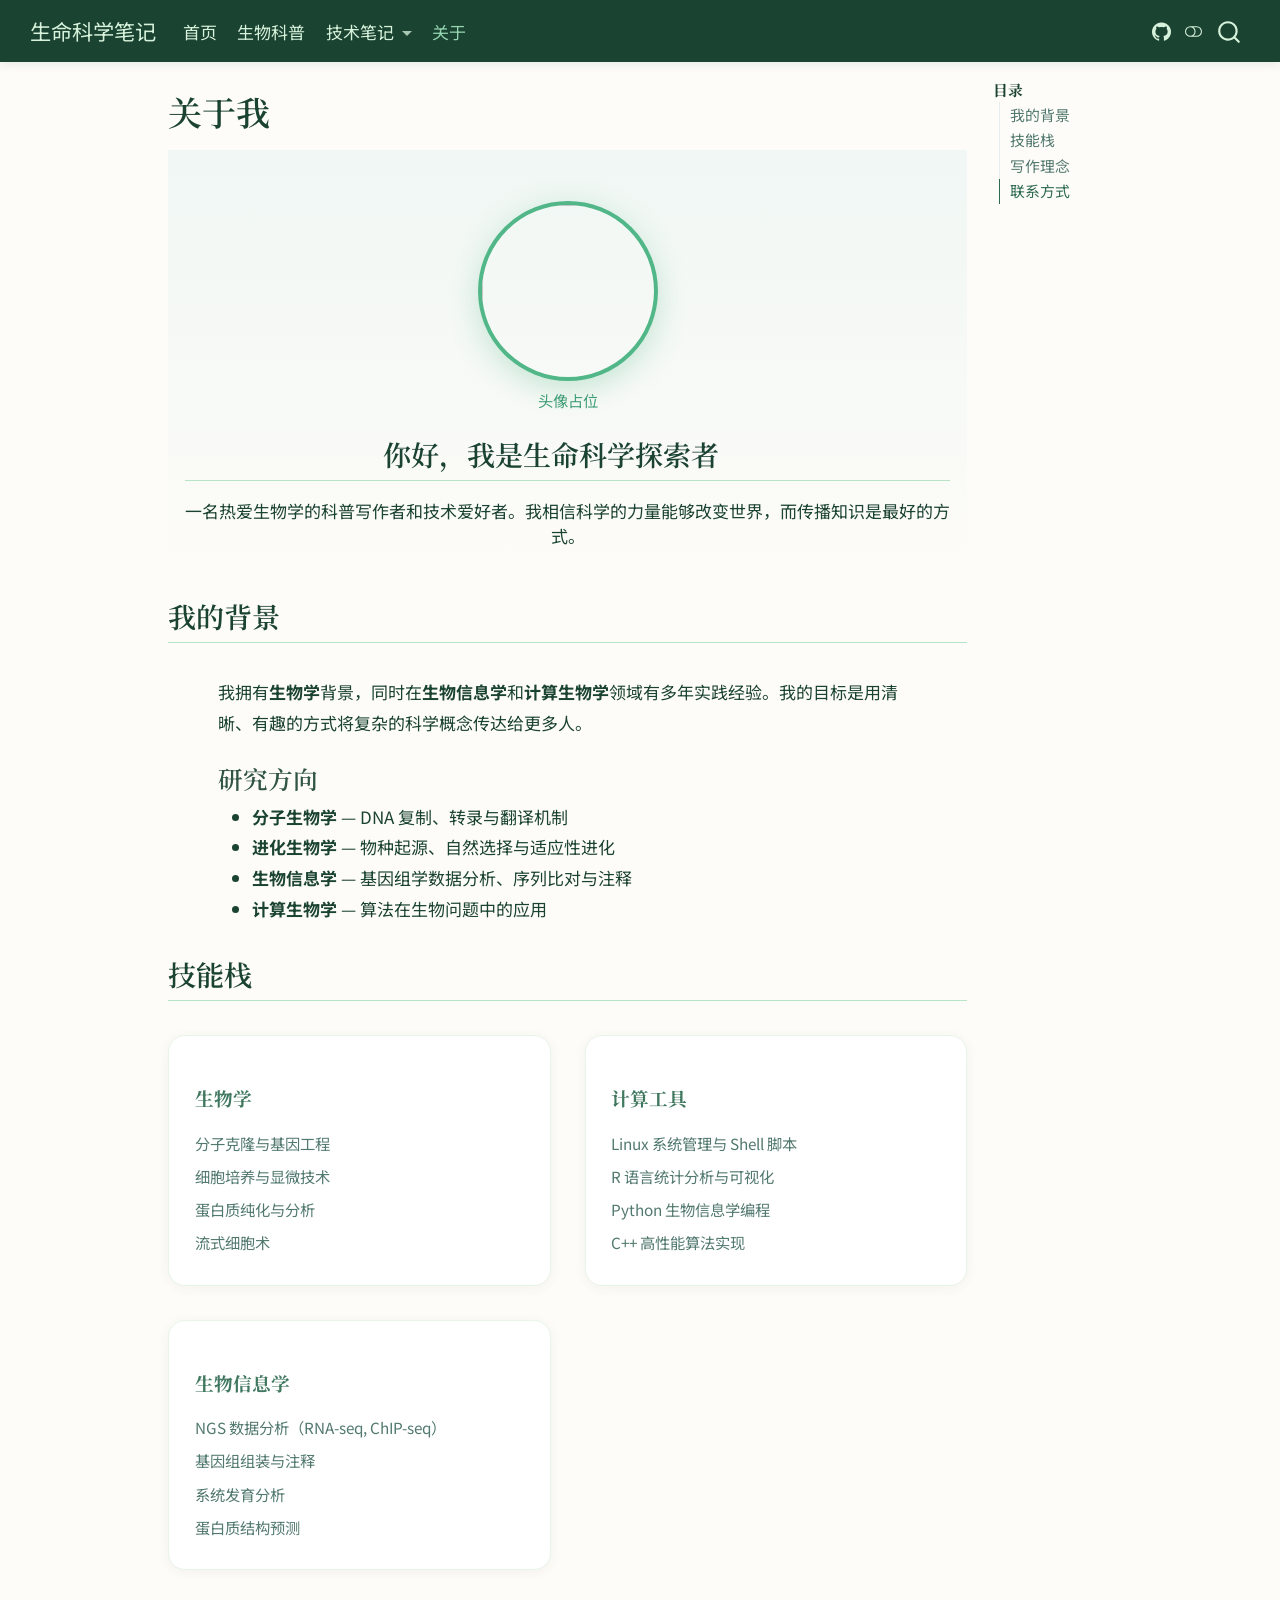
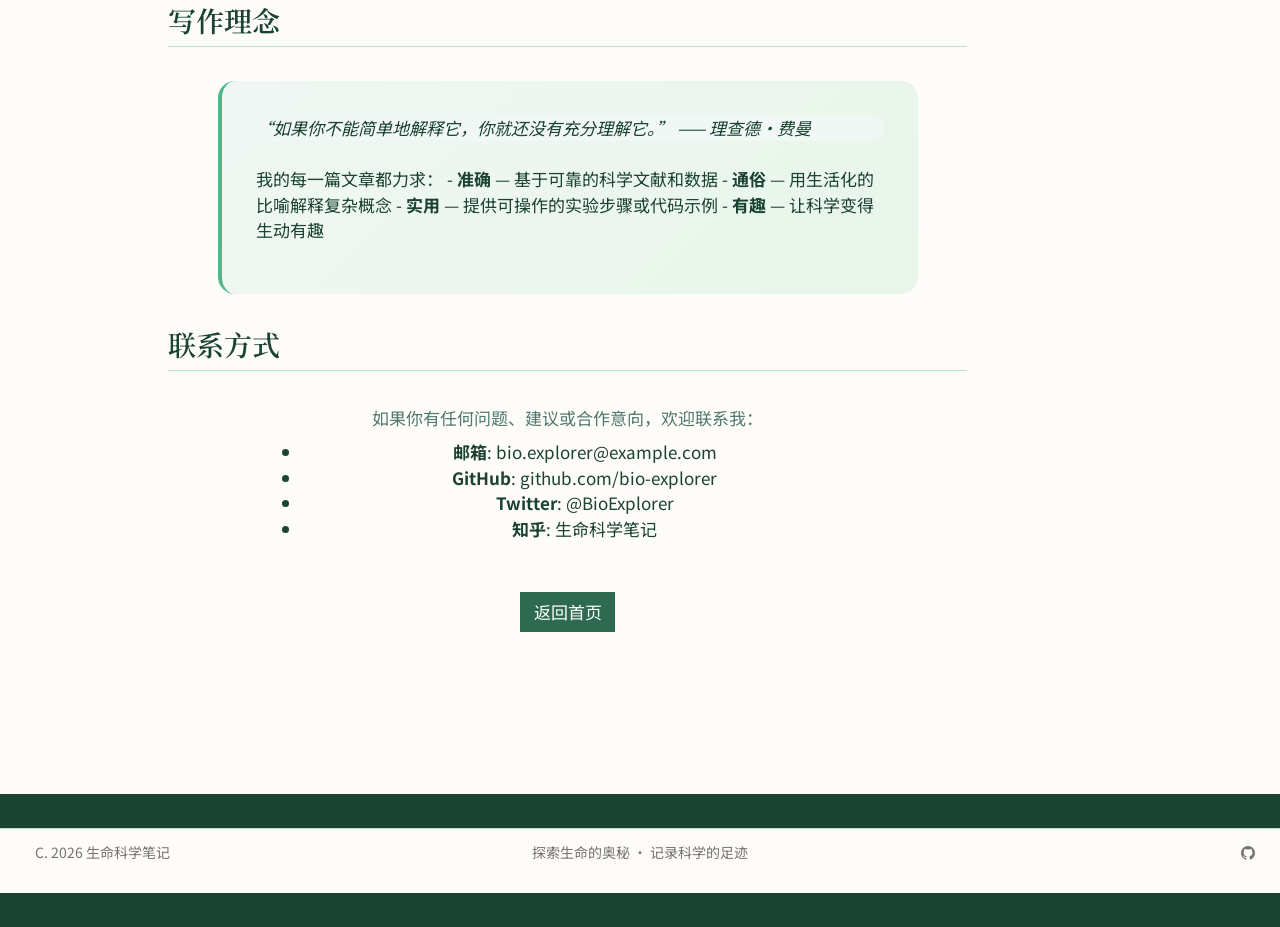
==== docs/about.html @ e60b76c1 "docs" ====
<!DOCTYPE html>
<html xmlns="http://www.w3.org/1999/xhtml" lang="en" xml:lang="en"><head>

<meta charset="utf-8">
<meta name="generator" content="quarto-1.9.38">

<meta name="viewport" content="width=device-width, initial-scale=1.0, user-scalable=yes">


<title>关于我 – 生命科学笔记</title>
<style>
/* Default styles provided by pandoc.
** See https://pandoc.org/MANUAL.html#variables-for-html for config info.
*/
code{white-space: pre-wrap;}
span.smallcaps{font-variant: small-caps;}
div.columns{display: flex; gap: min(4vw, 1.5em);}
div.column{flex: auto; overflow-x: auto;}
div.hanging-indent{margin-left: 1.5em; text-indent: -1.5em;}
ul.task-list{list-style: none;}
ul.task-list li input[type="checkbox"] {
  width: 0.8em;
  margin: 0 0.8em 0.2em -1em; /* quarto-specific, see https://github.com/quarto-dev/quarto-cli/issues/4556 */ 
  vertical-align: middle;
}
</style>


<script src="site_libs/quarto-nav/quarto-nav.js"></script>
<script src="site_libs/quarto-nav/headroom.min.js"></script>
<script src="site_libs/clipboard/clipboard.min.js"></script>
<script src="site_libs/quarto-search/autocomplete.umd.js"></script>
<script src="site_libs/quarto-search/fuse.min.js"></script>
<script src="site_libs/quarto-search/quarto-search.js"></script>
<meta name="quarto:offset" content="./">
<script src="site_libs/quarto-html/quarto.js" type="module"></script>
<script src="site_libs/quarto-html/tabsets/tabsets.js" type="module"></script>
<script src="site_libs/quarto-html/popper.min.js"></script>
<script src="site_libs/quarto-html/tippy.umd.min.js"></script>
<script src="site_libs/quarto-html/anchor.min.js"></script>
<link href="site_libs/quarto-html/tippy.css" rel="stylesheet">
<link href="site_libs/quarto-html/quarto-syntax-highlighting-d58168542e1b05ab509c510cbeb13b13.css" rel="stylesheet" class="quarto-color-scheme" id="quarto-text-highlighting-styles">
<link href="site_libs/quarto-html/quarto-syntax-highlighting-dark-88e37a8f5ac5aee93fe4de4f1f74577c.css" rel="stylesheet" class="quarto-color-scheme quarto-color-alternate" id="quarto-text-highlighting-styles">
<link href="site_libs/quarto-html/quarto-syntax-highlighting-d58168542e1b05ab509c510cbeb13b13.css" rel="stylesheet" class="quarto-color-scheme-extra" id="quarto-text-highlighting-styles">
<script src="site_libs/bootstrap/bootstrap.min.js"></script>
<link href="site_libs/bootstrap/bootstrap-icons.css" rel="stylesheet">
<link href="site_libs/bootstrap/bootstrap-a5be970477f2fbe8d9d1b1243a0c660d.min.css" rel="stylesheet" append-hash="true" class="quarto-color-scheme" id="quarto-bootstrap" data-mode="light">
<link href="site_libs/bootstrap/bootstrap-dark-94e8297cb167b273306e891f7d501b30.min.css" rel="stylesheet" append-hash="true" class="quarto-color-scheme quarto-color-alternate" id="quarto-bootstrap" data-mode="light">
<link href="site_libs/bootstrap/bootstrap-a5be970477f2fbe8d9d1b1243a0c660d.min.css" rel="stylesheet" append-hash="true" class="quarto-color-scheme-extra" id="quarto-bootstrap" data-mode="light">
<script id="quarto-search-options" type="application/json">{
  "location": "navbar",
  "copy-button": false,
  "collapse-after": 3,
  "panel-placement": "end",
  "type": "overlay",
  "limit": 50,
  "keyboard-shortcut": [
    "f",
    "/",
    "s"
  ],
  "show-item-context": false,
  "language": {
    "search-no-results-text": "No results",
    "search-matching-documents-text": "matching documents",
    "search-copy-link-title": "Copy link to search",
    "search-hide-matches-text": "Hide additional matches",
    "search-more-match-text": "more match in this document",
    "search-more-matches-text": "more matches in this document",
    "search-clear-button-title": "Clear",
    "search-text-placeholder": "",
    "search-detached-cancel-button-title": "Cancel",
    "search-submit-button-title": "Submit",
    "search-label": "Search"
  }
}</script>
<style>html{ scroll-behavior: smooth; }</style>
<link rel="preconnect" href="https://fonts.googleapis.com">
<link rel="preconnect" href="https://fonts.gstatic.com" crossorigin="">
<link href="https://fonts.googleapis.com/css2?family=Noto+Serif+SC:wght@400;600;700&amp;family=Noto+Sans+SC:wght@300;400;500;700&amp;family=JetBrains+Mono:wght@400;500&amp;display=swap" rel="stylesheet">


<link rel="stylesheet" href="styles/bio-theme.css">
</head>

<body class="nav-fixed quarto-light"><script id="quarto-html-before-body" type="application/javascript">
    const toggleBodyColorMode = (bsSheetEl) => {
      const mode = bsSheetEl.getAttribute("data-mode");
      const bodyEl = window.document.querySelector("body");
      if (mode === "dark") {
        bodyEl.classList.add("quarto-dark");
        bodyEl.classList.remove("quarto-light");
      } else {
        bodyEl.classList.add("quarto-light");
        bodyEl.classList.remove("quarto-dark");
      }
    }
    const toggleBodyColorPrimary = () => {
      const bsSheetEl = window.document.querySelector("link#quarto-bootstrap:not([rel=disabled-stylesheet])");
      if (bsSheetEl) {
        toggleBodyColorMode(bsSheetEl);
      }
    }
    const setColorSchemeToggle = (alternate) => {
      const toggles = window.document.querySelectorAll('.quarto-color-scheme-toggle');
      for (let i=0; i < toggles.length; i++) {
        const toggle = toggles[i];
        if (toggle) {
          if (alternate) {
            toggle.classList.add("alternate");
          } else {
            toggle.classList.remove("alternate");
          }
        }
      }
    };
    const toggleColorMode = (alternate) => {
      // Switch the stylesheets
      const primaryStylesheets = window.document.querySelectorAll('link.quarto-color-scheme:not(.quarto-color-alternate)');
      const alternateStylesheets = window.document.querySelectorAll('link.quarto-color-scheme.quarto-color-alternate');
      manageTransitions('#quarto-margin-sidebar .nav-link', false);
      if (alternate) {
        // note: dark is layered on light, we don't disable primary!
        enableStylesheet(alternateStylesheets);
        for (const sheetNode of alternateStylesheets) {
          if (sheetNode.id === "quarto-bootstrap") {
            toggleBodyColorMode(sheetNode);
          }
        }
      } else {
        disableStylesheet(alternateStylesheets);
        enableStylesheet(primaryStylesheets)
        toggleBodyColorPrimary();
      }
      manageTransitions('#quarto-margin-sidebar .nav-link', true);
      // Switch the toggles
      setColorSchemeToggle(alternate)
      // Hack to workaround the fact that safari doesn't
      // properly recolor the scrollbar when toggling (#1455)
      if (navigator.userAgent.indexOf('Safari') > 0 && navigator.userAgent.indexOf('Chrome') == -1) {
        manageTransitions("body", false);
        window.scrollTo(0, 1);
        setTimeout(() => {
          window.scrollTo(0, 0);
          manageTransitions("body", true);
        }, 40);
      }
    }
    const disableStylesheet = (stylesheets) => {
      for (let i=0; i < stylesheets.length; i++) {
        const stylesheet = stylesheets[i];
        stylesheet.rel = 'disabled-stylesheet';
      }
    }
    const enableStylesheet = (stylesheets) => {
      for (let i=0; i < stylesheets.length; i++) {
        const stylesheet = stylesheets[i];
        if(stylesheet.rel !== 'stylesheet') { // for Chrome, which will still FOUC without this check
          stylesheet.rel = 'stylesheet';
        }
      }
    }
    const manageTransitions = (selector, allowTransitions) => {
      const els = window.document.querySelectorAll(selector);
      for (let i=0; i < els.length; i++) {
        const el = els[i];
        if (allowTransitions) {
          el.classList.remove('notransition');
        } else {
          el.classList.add('notransition');
        }
      }
    }
    const isFileUrl = () => {
      return window.location.protocol === 'file:';
    }
    const hasAlternateSentinel = () => {
      let styleSentinel = getColorSchemeSentinel();
      if (styleSentinel !== null) {
        return styleSentinel === "alternate";
      } else {
        return false;
      }
    }
    const setStyleSentinel = (alternate) => {
      const value = alternate ? "alternate" : "default";
      if (!isFileUrl()) {
        window.localStorage.setItem("quarto-color-scheme", value);
      } else {
        localAlternateSentinel = value;
      }
    }
    const getColorSchemeSentinel = () => {
      if (!isFileUrl()) {
        const storageValue = window.localStorage.getItem("quarto-color-scheme");
        return storageValue != null ? storageValue : localAlternateSentinel;
      } else {
        return localAlternateSentinel;
      }
    }
    const toggleGiscusIfUsed = (isAlternate, darkModeDefault) => {
      const baseTheme = document.querySelector('#giscus-base-theme')?.value ?? 'light';
      const alternateTheme = document.querySelector('#giscus-alt-theme')?.value ?? 'dark';
      let newTheme = '';
      if(authorPrefersDark) {
        newTheme = isAlternate ? baseTheme : alternateTheme;
      } else {
        newTheme = isAlternate ? alternateTheme : baseTheme;
      }
      const changeGiscusTheme = () => {
        // From: https://github.com/giscus/giscus/issues/336
        const sendMessage = (message) => {
          const iframe = document.querySelector('iframe.giscus-frame');
          if (!iframe) return;
          iframe.contentWindow.postMessage({ giscus: message }, 'https://giscus.app');
        }
        sendMessage({
          setConfig: {
            theme: newTheme
          }
        });
      }
      const isGiscussLoaded = window.document.querySelector('iframe.giscus-frame') !== null;
      if (isGiscussLoaded) {
        changeGiscusTheme();
      }
    };
    const authorPrefersDark = false;
    const darkModeDefault = authorPrefersDark;
      document.querySelector('link#quarto-text-highlighting-styles.quarto-color-scheme-extra').rel = 'disabled-stylesheet';
      document.querySelector('link#quarto-bootstrap.quarto-color-scheme-extra').rel = 'disabled-stylesheet';
    let localAlternateSentinel = darkModeDefault ? 'alternate' : 'default';
    // Dark / light mode switch
    window.quartoToggleColorScheme = () => {
      // Read the current dark / light value
      let toAlternate = !hasAlternateSentinel();
      toggleColorMode(toAlternate);
      setStyleSentinel(toAlternate);
      toggleGiscusIfUsed(toAlternate, darkModeDefault);
      window.dispatchEvent(new Event('resize'));
    };
    // Switch to dark mode if need be
    if (hasAlternateSentinel()) {
      toggleColorMode(true);
    } else {
      toggleColorMode(false);
    }
  </script>

<div id="quarto-search-results"></div>
  <header id="quarto-header" class="headroom fixed-top">
    <nav class="navbar navbar-expand-lg " data-bs-theme="dark">
      <div class="navbar-container container-fluid">
      <div class="navbar-brand-container mx-auto">
    <a class="navbar-brand" href="./index.html">
    <span class="navbar-title">生命科学笔记</span>
    </a>
  </div>
            <div id="quarto-search" class="" title="Search"></div>
          <button class="navbar-toggler" type="button" data-bs-toggle="collapse" data-bs-target="#navbarCollapse" aria-controls="navbarCollapse" role="menu" aria-expanded="false" aria-label="Toggle navigation" onclick="if (window.quartoToggleHeadroom) { window.quartoToggleHeadroom(); }">
  <span class="navbar-toggler-icon"></span>
</button>
          <div class="collapse navbar-collapse" id="navbarCollapse">
            <ul class="navbar-nav navbar-nav-scroll me-auto">
  <li class="nav-item">
    <a class="nav-link" href="./index.html"> 
<span class="menu-text">首页</span></a>
  </li>  
  <li class="nav-item">
    <a class="nav-link" href="./posts.html"> 
<span class="menu-text">生物科普</span></a>
  </li>  
  <li class="nav-item dropdown ">
    <a class="nav-link dropdown-toggle" href="#" id="nav-menu-" role="link" data-bs-toggle="dropdown" aria-expanded="false">
 <span class="menu-text">技术笔记</span>
    </a>
    <ul class="dropdown-menu" aria-labelledby="nav-menu-">    
        <li>
    <a class="dropdown-item" href="./linux.html">
 <span class="dropdown-text">Linux</span></a>
  </li>  
        <li>
    <a class="dropdown-item" href="./r-lang.html">
 <span class="dropdown-text">R 语言</span></a>
  </li>  
        <li>
    <a class="dropdown-item" href="./cpp.html">
 <span class="dropdown-text">C++</span></a>
  </li>  
    </ul>
  </li>
  <li class="nav-item">
    <a class="nav-link active" href="./about.html" aria-current="page"> 
<span class="menu-text">关于</span></a>
  </li>  
</ul>
            <ul class="navbar-nav navbar-nav-scroll ms-auto">
  <li class="nav-item compact">
    <a class="nav-link" href="https://github.com"> <i class="bi bi-github" role="img" aria-label="GitHub">
</i> 
<span class="menu-text"></span></a>
  </li>  
</ul>
          </div> <!-- /navcollapse -->
            <div class="quarto-navbar-tools">
  <a href="" class="quarto-color-scheme-toggle quarto-navigation-tool  px-1" onclick="window.quartoToggleColorScheme(); return false;" title="Toggle dark mode"><i class="bi"></i></a>
</div>
      </div> <!-- /container-fluid -->
    </nav>
</header>
<!-- content -->
<div id="quarto-content" class="quarto-container page-columns page-rows-contents page-layout-article page-navbar">
<!-- sidebar -->
<!-- margin-sidebar -->
    <div id="quarto-margin-sidebar" class="sidebar margin-sidebar">
        <nav id="TOC" role="doc-toc" class="toc-active">
    <h2 id="toc-title">目录</h2>
   
  <ul>
  <li><a href="#我的背景" id="toc-我的背景" class="nav-link active" data-scroll-target="#我的背景">我的背景</a></li>
  <li><a href="#技能栈" id="toc-技能栈" class="nav-link" data-scroll-target="#技能栈">技能栈</a></li>
  <li><a href="#写作理念" id="toc-写作理念" class="nav-link" data-scroll-target="#写作理念">写作理念</a></li>
  <li><a href="#联系方式" id="toc-联系方式" class="nav-link" data-scroll-target="#联系方式">联系方式</a></li>
  </ul>
</nav>
    </div>
<!-- main -->
<main class="content" id="quarto-document-content">


<header id="title-block-header" class="quarto-title-block default">
<div class="quarto-title">
<h1 class="title">关于我</h1>
</div>



<div class="quarto-title-meta">

    
  
    
  </div>
  


</header>


<div class="about-hero">
<div class="quarto-figure quarto-figure-center">
<figure class="figure">
<p><img src="https://images.unsplash.com/photo-1532012197267-da84d127e765?w=300&amp;h=300&amp;fit=crop.png" class="rounded-circle about-avatar img-fluid figure-img"></p>
<figcaption>头像占位</figcaption>
</figure>
</div>
<section id="你好我是生命科学探索者" class="level2 mt-4">
<h2 class="mt-4 anchored" data-anchor-id="你好我是生命科学探索者">你好，我是生命科学探索者</h2>
<p>一名热爱生物学的科普写作者和技术爱好者。我相信科学的力量能够改变世界，而传播知识是最好的方式。</p>
</section>
</div>
<section id="我的背景" class="level2">
<h2 class="anchored" data-anchor-id="我的背景">我的背景</h2>
<div class="about-content">
<p>我拥有<strong>生物学</strong>背景，同时在<strong>生物信息学</strong>和<strong>计算生物学</strong>领域有多年实践经验。我的目标是用清晰、有趣的方式将复杂的科学概念传达给更多人。</p>
<section id="研究方向" class="level3">
<h3 class="anchored" data-anchor-id="研究方向">研究方向</h3>
<ul>
<li><strong>分子生物学</strong> — DNA 复制、转录与翻译机制</li>
<li><strong>进化生物学</strong> — 物种起源、自然选择与适应性进化</li>
<li><strong>生物信息学</strong> — 基因组学数据分析、序列比对与注释</li>
<li><strong>计算生物学</strong> — 算法在生物问题中的应用</li>
</ul>
</section>
</div>
</section>
<section id="技能栈" class="level2">
<h2 class="anchored" data-anchor-id="技能栈">技能栈</h2>
<div class="skills-section">
<section id="生物学" class="level4 skill-category">
<h4 class="anchored" data-anchor-id="生物学">生物学</h4>
<ul>
<li>分子克隆与基因工程</li>
<li>细胞培养与显微技术</li>
<li>蛋白质纯化与分析</li>
<li>流式细胞术</li>
</ul>
</section>
<section id="计算工具" class="level4 skill-category">
<h4 class="anchored" data-anchor-id="计算工具">计算工具</h4>
<ul>
<li>Linux 系统管理与 Shell 脚本</li>
<li>R 语言统计分析与可视化</li>
<li>Python 生物信息学编程</li>
<li>C++ 高性能算法实现</li>
</ul>
</section>
<section id="生物信息学" class="level4 skill-category">
<h4 class="anchored" data-anchor-id="生物信息学">生物信息学</h4>
<ul>
<li>NGS 数据分析（RNA-seq, ChIP-seq）</li>
<li>基因组组装与注释</li>
<li>系统发育分析</li>
<li>蛋白质结构预测</li>
</ul>
</section>
</div>
</section>
<section id="写作理念" class="level2">
<h2 class="anchored" data-anchor-id="写作理念">写作理念</h2>
<div class="philosophy-box">
<blockquote class="blockquote">
<p>“如果你不能简单地解释它，你就还没有充分理解它。” —— 理查德·费曼</p>
</blockquote>
<p>我的每一篇文章都力求： - <strong>准确</strong> — 基于可靠的科学文献和数据 - <strong>通俗</strong> — 用生活化的比喻解释复杂概念 - <strong>实用</strong> — 提供可操作的实验步骤或代码示例 - <strong>有趣</strong> — 让科学变得生动有趣</p>
</div>
</section>
<section id="联系方式" class="level2">
<h2 class="anchored" data-anchor-id="联系方式">联系方式</h2>
<div class="contact-section">
<p>如果你有任何问题、建议或合作意向，欢迎联系我：</p>
<ul>
<li><strong>邮箱</strong>: bio.explorer@example.com</li>
<li><strong>GitHub</strong>: github.com/bio-explorer</li>
<li><strong>Twitter</strong>: <span class="citation" data-cites="BioExplorer">@BioExplorer</span></li>
<li><strong>知乎</strong>: 生命科学笔记</li>
</ul>
</div>
<div class="text-center mt-5">
<p><a href="./index.html" class="btn btn-primary">返回首页</a></p>
</div>


</section>

</main> <!-- /main -->
<script id="quarto-html-after-body" type="application/javascript">
  window.document.addEventListener("DOMContentLoaded", function (event) {
    // Ensure there is a toggle, if there isn't float one in the top right
    if (window.document.querySelector('.quarto-color-scheme-toggle') === null) {
      const a = window.document.createElement('a');
      a.classList.add('top-right');
      a.classList.add('quarto-color-scheme-toggle');
      a.href = "";
      a.onclick = function() { try { window.quartoToggleColorScheme(); } catch {} return false; };
      const i = window.document.createElement("i");
      i.classList.add('bi');
      a.appendChild(i);
      window.document.body.appendChild(a);
    }
    setColorSchemeToggle(hasAlternateSentinel())
    const icon = "";
    const anchorJS = new window.AnchorJS();
    anchorJS.options = {
      placement: 'right',
      icon: icon
    };
    anchorJS.add('.anchored');
    const isCodeAnnotation = (el) => {
      for (const clz of el.classList) {
        if (clz.startsWith('code-annotation-')) {                     
          return true;
        }
      }
      return false;
    }
    const onCopySuccess = function(e) {
      // button target
      const button = e.trigger;
      // don't keep focus
      button.blur();
      // flash "checked"
      button.classList.add('code-copy-button-checked');
      var currentTitle = button.getAttribute("title");
      button.setAttribute("title", "Copied!");
      let tooltip;
      if (window.bootstrap) {
        button.setAttribute("data-bs-toggle", "tooltip");
        button.setAttribute("data-bs-placement", "left");
        button.setAttribute("data-bs-title", "Copied!");
        tooltip = new bootstrap.Tooltip(button, 
          { trigger: "manual", 
            customClass: "code-copy-button-tooltip",
            offset: [0, -8]});
        tooltip.show();    
      }
      setTimeout(function() {
        if (tooltip) {
          tooltip.hide();
          button.removeAttribute("data-bs-title");
          button.removeAttribute("data-bs-toggle");
          button.removeAttribute("data-bs-placement");
        }
        button.setAttribute("title", currentTitle);
        button.classList.remove('code-copy-button-checked');
      }, 1000);
      // clear code selection
      e.clearSelection();
    }
    const getTextToCopy = function(trigger) {
      const outerScaffold = trigger.parentElement.cloneNode(true);
      const codeEl = outerScaffold.querySelector('code');
      for (const childEl of codeEl.children) {
        if (isCodeAnnotation(childEl)) {
          childEl.remove();
        }
      }
      return codeEl.innerText;
    }
    const clipboard = new window.ClipboardJS('.code-copy-button:not([data-in-quarto-modal])', {
      text: getTextToCopy
    });
    clipboard.on('success', onCopySuccess);
    if (window.document.getElementById('quarto-embedded-source-code-modal')) {
      const clipboardModal = new window.ClipboardJS('.code-copy-button[data-in-quarto-modal]', {
        text: getTextToCopy,
        container: window.document.getElementById('quarto-embedded-source-code-modal')
      });
      clipboardModal.on('success', onCopySuccess);
    }
      var localhostRegex = new RegExp(/^(?:http|https):\/\/localhost\:?[0-9]*\//);
      var mailtoRegex = new RegExp(/^mailto:/);
        var filterRegex = new RegExp('/' + window.location.host + '/');
      var isInternal = (href) => {
          return filterRegex.test(href) || localhostRegex.test(href) || mailtoRegex.test(href);
      }
      // Inspect non-navigation links and adorn them if external
     var links = window.document.querySelectorAll('a[href]:not(.nav-link):not(.navbar-brand):not(.toc-action):not(.sidebar-link):not(.sidebar-item-toggle):not(.pagination-link):not(.no-external):not([aria-hidden]):not(.dropdown-item):not(.quarto-navigation-tool):not(.about-link)');
      for (var i=0; i<links.length; i++) {
        const link = links[i];
        if (!isInternal(link.href)) {
          // undo the damage that might have been done by quarto-nav.js in the case of
          // links that we want to consider external
          if (link.dataset.originalHref !== undefined) {
            link.href = link.dataset.originalHref;
          }
        }
      }
    function tippyHover(el, contentFn, onTriggerFn, onUntriggerFn) {
      const config = {
        allowHTML: true,
        maxWidth: 500,
        delay: 100,
        arrow: false,
        appendTo: function(el) {
            return el.parentElement;
        },
        interactive: true,
        interactiveBorder: 10,
        theme: 'quarto',
        placement: 'bottom-start',
      };
      if (contentFn) {
        config.content = contentFn;
      }
      if (onTriggerFn) {
        config.onTrigger = onTriggerFn;
      }
      if (onUntriggerFn) {
        config.onUntrigger = onUntriggerFn;
      }
      window.tippy(el, config); 
    }
    const noterefs = window.document.querySelectorAll('a[role="doc-noteref"]');
    for (var i=0; i<noterefs.length; i++) {
      const ref = noterefs[i];
      tippyHover(ref, function() {
        // use id or data attribute instead here
        let href = ref.getAttribute('data-footnote-href') || ref.getAttribute('href');
        try { href = new URL(href).hash; } catch {}
        const id = href.replace(/^#\/?/, "");
        const note = window.document.getElementById(id);
        if (note) {
          return note.innerHTML;
        } else {
          return "";
        }
      });
    }
    const xrefs = window.document.querySelectorAll('a.quarto-xref');
    const processXRef = (id, note) => {
      // Strip column container classes
      const stripColumnClz = (el) => {
        el.classList.remove("page-full", "page-columns");
        if (el.children) {
          for (const child of el.children) {
            stripColumnClz(child);
          }
        }
      }
      stripColumnClz(note)
      if (id === null || id.startsWith('sec-')) {
        // Special case sections, only their first couple elements
        const container = document.createElement("div");
        if (note.children && note.children.length > 2) {
          container.appendChild(note.children[0].cloneNode(true));
          for (let i = 1; i < note.children.length; i++) {
            const child = note.children[i];
            if (child.tagName === "P" && child.innerText === "") {
              continue;
            } else {
              container.appendChild(child.cloneNode(true));
              break;
            }
          }
          if (window.Quarto?.typesetMath) {
            window.Quarto.typesetMath(container);
          }
          return container.innerHTML
        } else {
          if (window.Quarto?.typesetMath) {
            window.Quarto.typesetMath(note);
          }
          return note.innerHTML;
        }
      } else {
        // Remove any anchor links if they are present
        const anchorLink = note.querySelector('a.anchorjs-link');
        if (anchorLink) {
          anchorLink.remove();
        }
        if (window.Quarto?.typesetMath) {
          window.Quarto.typesetMath(note);
        }
        if (note.classList.contains("callout")) {
          return note.outerHTML;
        } else {
          return note.innerHTML;
        }
      }
    }
    for (var i=0; i<xrefs.length; i++) {
      const xref = xrefs[i];
      tippyHover(xref, undefined, function(instance) {
        instance.disable();
        let url = xref.getAttribute('href');
        let hash = undefined; 
        if (url.startsWith('#')) {
          hash = url;
        } else {
          try { hash = new URL(url).hash; } catch {}
        }
        if (hash) {
          const id = hash.replace(/^#\/?/, "");
          const note = window.document.getElementById(id);
          if (note !== null) {
            try {
              const html = processXRef(id, note.cloneNode(true));
              instance.setContent(html);
            } finally {
              instance.enable();
              instance.show();
            }
          } else {
            // See if we can fetch this
            fetch(url.split('#')[0])
            .then(res => res.text())
            .then(html => {
              const parser = new DOMParser();
              const htmlDoc = parser.parseFromString(html, "text/html");
              const note = htmlDoc.getElementById(id);
              if (note !== null) {
                const html = processXRef(id, note);
                instance.setContent(html);
              } 
            }).finally(() => {
              instance.enable();
              instance.show();
            });
          }
        } else {
          // See if we can fetch a full url (with no hash to target)
          // This is a special case and we should probably do some content thinning / targeting
          fetch(url)
          .then(res => res.text())
          .then(html => {
            const parser = new DOMParser();
            const htmlDoc = parser.parseFromString(html, "text/html");
            const note = htmlDoc.querySelector('main.content');
            if (note !== null) {
              // This should only happen for chapter cross references
              // (since there is no id in the URL)
              // remove the first header
              if (note.children.length > 0 && note.children[0].tagName === "HEADER") {
                note.children[0].remove();
              }
              const html = processXRef(null, note);
              instance.setContent(html);
            } 
          }).finally(() => {
            instance.enable();
            instance.show();
          });
        }
      }, function(instance) {
      });
    }
        let selectedAnnoteEl;
        const selectorForAnnotation = ( cell, annotation) => {
          let cellAttr = 'data-code-cell="' + cell + '"';
          let lineAttr = 'data-code-annotation="' +  annotation + '"';
          const selector = 'span[' + cellAttr + '][' + lineAttr + ']';
          return selector;
        }
        const selectCodeLines = (annoteEl) => {
          const doc = window.document;
          const targetCell = annoteEl.getAttribute("data-target-cell");
          const targetAnnotation = annoteEl.getAttribute("data-target-annotation");
          const annoteSpan = window.document.querySelector(selectorForAnnotation(targetCell, targetAnnotation));
          const lines = annoteSpan.getAttribute("data-code-lines").split(",");
          const lineIds = lines.map((line) => {
            return targetCell + "-" + line;
          })
          let top = null;
          let height = null;
          let parent = null;
          if (lineIds.length > 0) {
              //compute the position of the single el (top and bottom and make a div)
              const el = window.document.getElementById(lineIds[0]);
              top = el.offsetTop;
              height = el.offsetHeight;
              parent = el.parentElement.parentElement;
            if (lineIds.length > 1) {
              const lastEl = window.document.getElementById(lineIds[lineIds.length - 1]);
              const bottom = lastEl.offsetTop + lastEl.offsetHeight;
              height = bottom - top;
            }
            if (top !== null && height !== null && parent !== null) {
              // cook up a div (if necessary) and position it 
              let div = window.document.getElementById("code-annotation-line-highlight");
              if (div === null) {
                div = window.document.createElement("div");
                div.setAttribute("id", "code-annotation-line-highlight");
                div.style.position = 'absolute';
                parent.appendChild(div);
              }
              div.style.top = top - 2 + "px";
              div.style.height = height + 4 + "px";
              div.style.left = 0;
              let gutterDiv = window.document.getElementById("code-annotation-line-highlight-gutter");
              if (gutterDiv === null) {
                gutterDiv = window.document.createElement("div");
                gutterDiv.setAttribute("id", "code-annotation-line-highlight-gutter");
                gutterDiv.style.position = 'absolute';
                const codeCell = window.document.getElementById(targetCell);
                const gutter = codeCell.querySelector('.code-annotation-gutter');
                gutter.appendChild(gutterDiv);
              }
              gutterDiv.style.top = top - 2 + "px";
              gutterDiv.style.height = height + 4 + "px";
            }
            selectedAnnoteEl = annoteEl;
          }
        };
        const unselectCodeLines = () => {
          const elementsIds = ["code-annotation-line-highlight", "code-annotation-line-highlight-gutter"];
          elementsIds.forEach((elId) => {
            const div = window.document.getElementById(elId);
            if (div) {
              div.remove();
            }
          });
          selectedAnnoteEl = undefined;
        };
          // Handle positioning of the toggle
      window.addEventListener(
        "resize",
        throttle(() => {
          elRect = undefined;
          if (selectedAnnoteEl) {
            selectCodeLines(selectedAnnoteEl);
          }
        }, 10)
      );
      function throttle(fn, ms) {
      let throttle = false;
      let timer;
        return (...args) => {
          if(!throttle) { // first call gets through
              fn.apply(this, args);
              throttle = true;
          } else { // all the others get throttled
              if(timer) clearTimeout(timer); // cancel #2
              timer = setTimeout(() => {
                fn.apply(this, args);
                timer = throttle = false;
              }, ms);
          }
        };
      }
        // Attach click handler to the DT
        const annoteDls = window.document.querySelectorAll('dt[data-target-cell]');
        for (const annoteDlNode of annoteDls) {
          annoteDlNode.addEventListener('click', (event) => {
            const clickedEl = event.target;
            if (clickedEl !== selectedAnnoteEl) {
              unselectCodeLines();
              const activeEl = window.document.querySelector('dt[data-target-cell].code-annotation-active');
              if (activeEl) {
                activeEl.classList.remove('code-annotation-active');
              }
              selectCodeLines(clickedEl);
              clickedEl.classList.add('code-annotation-active');
            } else {
              // Unselect the line
              unselectCodeLines();
              clickedEl.classList.remove('code-annotation-active');
            }
          });
        }
    const findCites = (el) => {
      const parentEl = el.parentElement;
      if (parentEl) {
        const cites = parentEl.dataset.cites;
        if (cites) {
          return {
            el,
            cites: cites.split(' ')
          };
        } else {
          return findCites(el.parentElement)
        }
      } else {
        return undefined;
      }
    };
    var bibliorefs = window.document.querySelectorAll('a[role="doc-biblioref"]');
    for (var i=0; i<bibliorefs.length; i++) {
      const ref = bibliorefs[i];
      const citeInfo = findCites(ref);
      if (citeInfo) {
        tippyHover(citeInfo.el, function() {
          var popup = window.document.createElement('div');
          citeInfo.cites.forEach(function(cite) {
            var citeDiv = window.document.createElement('div');
            citeDiv.classList.add('hanging-indent');
            citeDiv.classList.add('csl-entry');
            var biblioDiv = window.document.getElementById('ref-' + cite);
            if (biblioDiv) {
              citeDiv.innerHTML = biblioDiv.innerHTML;
            }
            popup.appendChild(citeDiv);
          });
          return popup.innerHTML;
        });
      }
    }
  });
  </script>
</div> <!-- /content -->
<footer class="footer">
  <div class="nav-footer">
    <div class="nav-footer-left">
<ol start="3" type="A">
<li>2026 生命科学笔记</li>
</ol>
</div>   
    <div class="nav-footer-center">
<p>探索生命的奥秘 · 记录科学的足迹</p>
</div>
    <div class="nav-footer-right">
      <ul class="footer-items list-unstyled">
    <li class="nav-item compact">
    <a class="nav-link" href="https://github.com">
      <i class="bi bi-github" role="img">
</i> 
    </a>
  </li>  
</ul>
    </div>
  </div>
</footer>




<script src="site_libs/quarto-html/zenscroll-min.js"></script>
</body></html>
---- docs/site_libs/quarto-html/tippy.css ----
.tippy-box[data-animation=fade][data-state=hidden]{opacity:0}[data-tippy-root]{max-width:calc(100vw - 10px)}.tippy-box{position:relative;background-color:#333;color:#fff;border-radius:4px;font-size:14px;line-height:1.4;white-space:normal;outline:0;transition-property:transform,visibility,opacity}.tippy-box[data-placement^=top]>.tippy-arrow{bottom:0}.tippy-box[data-placement^=top]>.tippy-arrow:before{bottom:-7px;left:0;border-width:8px 8px 0;border-top-color:initial;transform-origin:center top}.tippy-box[data-placement^=bottom]>.tippy-arrow{top:0}.tippy-box[data-placement^=bottom]>.tippy-arrow:before{top:-7px;left:0;border-width:0 8px 8px;border-bottom-color:initial;transform-origin:center bottom}.tippy-box[data-placement^=left]>.tippy-arrow{right:0}.tippy-box[data-placement^=left]>.tippy-arrow:before{border-width:8px 0 8px 8px;border-left-color:initial;right:-7px;transform-origin:center left}.tippy-box[data-placement^=right]>.tippy-arrow{left:0}.tippy-box[data-placement^=right]>.tippy-arrow:before{left:-7px;border-width:8px 8px 8px 0;border-right-color:initial;transform-origin:center right}.tippy-box[data-inertia][data-state=visible]{transition-timing-function:cubic-bezier(.54,1.5,.38,1.11)}.tippy-arrow{width:16px;height:16px;color:#333}.tippy-arrow:before{content:"";position:absolute;border-color:transparent;border-style:solid}.tippy-content{position:relative;padding:5px 9px;z-index:1}
---- docs/site_libs/quarto-html/quarto-syntax-highlighting-d58168542e1b05ab509c510cbeb13b13.css ----
/* quarto syntax highlight colors */
:root {
  --quarto-hl-al-color: #ff5555;
  --quarto-hl-an-color: #6a737d;
  --quarto-hl-at-color: #d73a49;
  --quarto-hl-bn-color: #005cc5;
  --quarto-hl-bu-color: #d73a49;
  --quarto-hl-ch-color: #032f62;
  --quarto-hl-co-color: #6a737d;
  --quarto-hl-cv-color: #6a737d;
  --quarto-hl-cn-color: #005cc5;
  --quarto-hl-cf-color: #d73a49;
  --quarto-hl-dt-color: #d73a49;
  --quarto-hl-dv-color: #005cc5;
  --quarto-hl-do-color: #6a737d;
  --quarto-hl-er-color: #ff5555;
  --quarto-hl-ex-color: #d73a49;
  --quarto-hl-fl-color: #005cc5;
  --quarto-hl-fu-color: #6f42c1;
  --quarto-hl-im-color: #032f62;
  --quarto-hl-in-color: #6a737d;
  --quarto-hl-kw-color: #d73a49;
  --quarto-hl-op-color: #24292e;
  --quarto-hl-pp-color: #d73a49;
  --quarto-hl-re-color: #6a737d;
  --quarto-hl-sc-color: #005cc5;
  --quarto-hl-ss-color: #032f62;
  --quarto-hl-st-color: #032f62;
  --quarto-hl-va-color: #e36209;
  --quarto-hl-vs-color: #032f62;
  --quarto-hl-wa-color: #ff5555;
}

/* other quarto variables */
:root {
  --quarto-font-monospace: "JetBrains Mono", "Fira Code", monospace;
}

/* syntax highlight based on Pandoc's rules */
pre > code.sourceCode > span {
  color: #24292e;
}

code.sourceCode > span {
  color: #24292e;
}

div.sourceCode,
div.sourceCode pre.sourceCode {
  color: #24292e;
}

/* Normal */
code span {
  color: #24292e;
}

/* Alert */
code span.al {
  font-weight: bold;
  color: #ff5555;
}

/* Annotation */
code span.an {
  color: #6a737d;
}

/* Attribute */
code span.at {
  color: #d73a49;
}

/* BaseN */
code span.bn {
  color: #005cc5;
}

/* BuiltIn */
code span.bu {
  color: #d73a49;
}

/* ControlFlow */
code span.cf {
  color: #d73a49;
}

/* Char */
code span.ch {
  color: #032f62;
}

/* Constant */
code span.cn {
  color: #005cc5;
}

/* Comment */
code span.co {
  color: #6a737d;
}

/* CommentVar */
code span.cv {
  color: #6a737d;
}

/* Documentation */
code span.do {
  color: #6a737d;
}

/* DataType */
code span.dt {
  color: #d73a49;
}

/* DecVal */
code span.dv {
  color: #005cc5;
}

/* Error */
code span.er {
  color: #ff5555;
  text-decoration: underline;
}

/* Extension */
code span.ex {
  font-weight: bold;
  color: #d73a49;
}

/* Float */
code span.fl {
  color: #005cc5;
}

/* Function */
code span.fu {
  color: #6f42c1;
}

/* Import */
code span.im {
  color: #032f62;
}

/* Information */
code span.in {
  color: #6a737d;
}

/* Keyword */
code span.kw {
  color: #d73a49;
}

/* Operator */
code span.op {
  color: #24292e;
}

/* Preprocessor */
code span.pp {
  color: #d73a49;
}

/* RegionMarker */
code span.re {
  color: #6a737d;
}

/* SpecialChar */
code span.sc {
  color: #005cc5;
}

/* SpecialString */
code span.ss {
  color: #032f62;
}

/* String */
code span.st {
  color: #032f62;
}

/* Variable */
code span.va {
  color: #e36209;
}

/* VerbatimString */
code span.vs {
  color: #032f62;
}

/* Warning */
code span.wa {
  color: #ff5555;
}

.prevent-inlining {
  content: "</";
}

/*# sourceMappingURL=202e5aaa409c326be98410f1d7cfbee6.css.map */
---- docs/site_libs/quarto-html/quarto-syntax-highlighting-dark-88e37a8f5ac5aee93fe4de4f1f74577c.css ----
/* quarto syntax highlight colors */
:root {
  --quarto-hl-al-color: #ff5555;
  --quarto-hl-an-color: #6a737d;
  --quarto-hl-at-color: #f97583;
  --quarto-hl-bn-color: #79b8ff;
  --quarto-hl-bu-color: #f97583;
  --quarto-hl-ch-color: #9ecbff;
  --quarto-hl-co-color: #6a737d;
  --quarto-hl-cv-color: #6a737d;
  --quarto-hl-cn-color: #79b8ff;
  --quarto-hl-cf-color: #f97583;
  --quarto-hl-dt-color: #f97583;
  --quarto-hl-dv-color: #79b8ff;
  --quarto-hl-do-color: #6a737d;
  --quarto-hl-er-color: #ff5555;
  --quarto-hl-ex-color: #f97583;
  --quarto-hl-fl-color: #79b8ff;
  --quarto-hl-fu-color: #b392f0;
  --quarto-hl-im-color: #9ecbff;
  --quarto-hl-in-color: #6a737d;
  --quarto-hl-kw-color: #f97583;
  --quarto-hl-op-color: #e1e4e8;
  --quarto-hl-pp-color: #f97583;
  --quarto-hl-re-color: #6a737d;
  --quarto-hl-sc-color: #79b8ff;
  --quarto-hl-ss-color: #9ecbff;
  --quarto-hl-st-color: #9ecbff;
  --quarto-hl-va-color: #ffab70;
  --quarto-hl-vs-color: #9ecbff;
  --quarto-hl-wa-color: #ff5555;
}

/* other quarto variables */
:root {
  --quarto-font-monospace: "JetBrains Mono", "Fira Code", monospace;
}

/* syntax highlight based on Pandoc's rules */
pre > code.sourceCode > span {
  color: #e1e4e8;
}

code.sourceCode > span {
  color: #e1e4e8;
}

div.sourceCode,
div.sourceCode pre.sourceCode {
  color: #e1e4e8;
}

/* Normal */
code span {
  color: #e1e4e8;
}

/* Alert */
code span.al {
  font-weight: bold;
  color: #ff5555;
}

/* Annotation */
code span.an {
  color: #6a737d;
}

/* Attribute */
code span.at {
  color: #f97583;
}

/* BaseN */
code span.bn {
  color: #79b8ff;
}

/* BuiltIn */
code span.bu {
  color: #f97583;
}

/* ControlFlow */
code span.cf {
  color: #f97583;
}

/* Char */
code span.ch {
  color: #9ecbff;
}

/* Constant */
code span.cn {
  color: #79b8ff;
}

/* Comment */
code span.co {
  color: #6a737d;
}

/* CommentVar */
code span.cv {
  color: #6a737d;
}

/* Documentation */
code span.do {
  color: #6a737d;
}

/* DataType */
code span.dt {
  color: #f97583;
}

/* DecVal */
code span.dv {
  color: #79b8ff;
}

/* Error */
code span.er {
  color: #ff5555;
  text-decoration: underline;
}

/* Extension */
code span.ex {
  font-weight: bold;
  color: #f97583;
}

/* Float */
code span.fl {
  color: #79b8ff;
}

/* Function */
code span.fu {
  color: #b392f0;
}

/* Import */
code span.im {
  color: #9ecbff;
}

/* Information */
code span.in {
  color: #6a737d;
}

/* Keyword */
code span.kw {
  color: #f97583;
}

/* Operator */
code span.op {
  color: #e1e4e8;
}

/* Preprocessor */
code span.pp {
  color: #f97583;
}

/* RegionMarker */
code span.re {
  color: #6a737d;
}

/* SpecialChar */
code span.sc {
  color: #79b8ff;
}

/* SpecialString */
code span.ss {
  color: #9ecbff;
}

/* String */
code span.st {
  color: #9ecbff;
}

/* Variable */
code span.va {
  color: #ffab70;
}

/* VerbatimString */
code span.vs {
  color: #9ecbff;
}

/* Warning */
code span.wa {
  color: #ff5555;
}

.prevent-inlining {
  content: "</";
}

/*# sourceMappingURL=6dabc301f24645e5196eef67097a3aec.css.map */
---- docs/site_libs/quarto-html/quarto-syntax-highlighting-d58168542e1b05ab509c510cbeb13b13.css ----
/* quarto syntax highlight colors */
:root {
  --quarto-hl-al-color: #ff5555;
  --quarto-hl-an-color: #6a737d;
  --quarto-hl-at-color: #d73a49;
  --quarto-hl-bn-color: #005cc5;
  --quarto-hl-bu-color: #d73a49;
  --quarto-hl-ch-color: #032f62;
  --quarto-hl-co-color: #6a737d;
  --quarto-hl-cv-color: #6a737d;
  --quarto-hl-cn-color: #005cc5;
  --quarto-hl-cf-color: #d73a49;
  --quarto-hl-dt-color: #d73a49;
  --quarto-hl-dv-color: #005cc5;
  --quarto-hl-do-color: #6a737d;
  --quarto-hl-er-color: #ff5555;
  --quarto-hl-ex-color: #d73a49;
  --quarto-hl-fl-color: #005cc5;
  --quarto-hl-fu-color: #6f42c1;
  --quarto-hl-im-color: #032f62;
  --quarto-hl-in-color: #6a737d;
  --quarto-hl-kw-color: #d73a49;
  --quarto-hl-op-color: #24292e;
  --quarto-hl-pp-color: #d73a49;
  --quarto-hl-re-color: #6a737d;
  --quarto-hl-sc-color: #005cc5;
  --quarto-hl-ss-color: #032f62;
  --quarto-hl-st-color: #032f62;
  --quarto-hl-va-color: #e36209;
  --quarto-hl-vs-color: #032f62;
  --quarto-hl-wa-color: #ff5555;
}

/* other quarto variables */
:root {
  --quarto-font-monospace: "JetBrains Mono", "Fira Code", monospace;
}

/* syntax highlight based on Pandoc's rules */
pre > code.sourceCode > span {
  color: #24292e;
}

code.sourceCode > span {
  color: #24292e;
}

div.sourceCode,
div.sourceCode pre.sourceCode {
  color: #24292e;
}

/* Normal */
code span {
  color: #24292e;
}

/* Alert */
code span.al {
  font-weight: bold;
  color: #ff5555;
}

/* Annotation */
code span.an {
  color: #6a737d;
}

/* Attribute */
code span.at {
  color: #d73a49;
}

/* BaseN */
code span.bn {
  color: #005cc5;
}

/* BuiltIn */
code span.bu {
  color: #d73a49;
}

/* ControlFlow */
code span.cf {
  color: #d73a49;
}

/* Char */
code span.ch {
  color: #032f62;
}

/* Constant */
code span.cn {
  color: #005cc5;
}

/* Comment */
code span.co {
  color: #6a737d;
}

/* CommentVar */
code span.cv {
  color: #6a737d;
}

/* Documentation */
code span.do {
  color: #6a737d;
}

/* DataType */
code span.dt {
  color: #d73a49;
}

/* DecVal */
code span.dv {
  color: #005cc5;
}

/* Error */
code span.er {
  color: #ff5555;
  text-decoration: underline;
}

/* Extension */
code span.ex {
  font-weight: bold;
  color: #d73a49;
}

/* Float */
code span.fl {
  color: #005cc5;
}

/* Function */
code span.fu {
  color: #6f42c1;
}

/* Import */
code span.im {
  color: #032f62;
}

/* Information */
code span.in {
  color: #6a737d;
}

/* Keyword */
code span.kw {
  color: #d73a49;
}

/* Operator */
code span.op {
  color: #24292e;
}

/* Preprocessor */
code span.pp {
  color: #d73a49;
}

/* RegionMarker */
code span.re {
  color: #6a737d;
}

/* SpecialChar */
code span.sc {
  color: #005cc5;
}

/* SpecialString */
code span.ss {
  color: #032f62;
}

/* String */
code span.st {
  color: #032f62;
}

/* Variable */
code span.va {
  color: #e36209;
}

/* VerbatimString */
code span.vs {
  color: #032f62;
}

/* Warning */
code span.wa {
  color: #ff5555;
}

.prevent-inlining {
  content: "</";
}

/*# sourceMappingURL=202e5aaa409c326be98410f1d7cfbee6.css.map */
---- docs/styles/bio-theme.css ----
/* 额外的生物主题样式 */

.page-columns {
  animation: fadeIn 0.5s ease;
}

@keyframes fadeIn {
  from { opacity: 0; transform: translateY(10px); }
  to { opacity: 1; transform: translateY(0); }
}

.quarto-listing-grid .quarto-grid-item {
  border-radius: 1rem;
  overflow: hidden;
  box-shadow: 0 2px 12px rgba(27, 67, 50, 0.06);
  border: 1px solid #E8F5E9;
  transition: all 0.3s ease;
}

.quarto-listing-grid .quarto-grid-item:hover {
  transform: translateY(-3px);
  box-shadow: 0 8px 30px rgba(27, 67, 50, 0.1);
}

.quarto-listing-grid .listing-title {
  font-family: "Noto Serif SC", serif;
  color: #1B4332;
  font-weight: 700;
}

.quarto-listing-grid .listing-description {
  color: #52796F;
}

.quarto-listing-grid .listing-category {
  background: #E8F5E9;
  color: #2D6A4F;
  border-radius: 1rem;
  padding: 0.2rem 0.75rem;
  font-size: 0.8rem;
}

#toc-title {
  font-family: "Noto Serif SC", serif;
  color: #1B4332;
  font-weight: 700;
}

#TOC a {
  color: #52796F;
  transition: color 0.2s ease;
}

#TOC a:hover {
  color: #2D6A4F;
}

.aa-Autocomplete .aa-Form {
  border-radius: 2rem;
  border: 1px solid #B7E4C7;
}

.page-link {
  color: #2D6A4F;
  border-color: #B7E4C7;
}

.page-link:hover {
  background: #E8F5E9;
  color: #1B4332;
}

.page-item.active .page-link {
  background: #2D6A4F;
  border-color: #2D6A4F;
}

@media print {
  .navbar, .footer, .sidebar {
    display: none !important;
  }

  .hero-section {
    background: white !important;
    color: black !important;
    min-height: auto;
    padding: 2rem;
  }

  .hero-content h1 {
    color: black !important;
    text-shadow: none;
  }
}
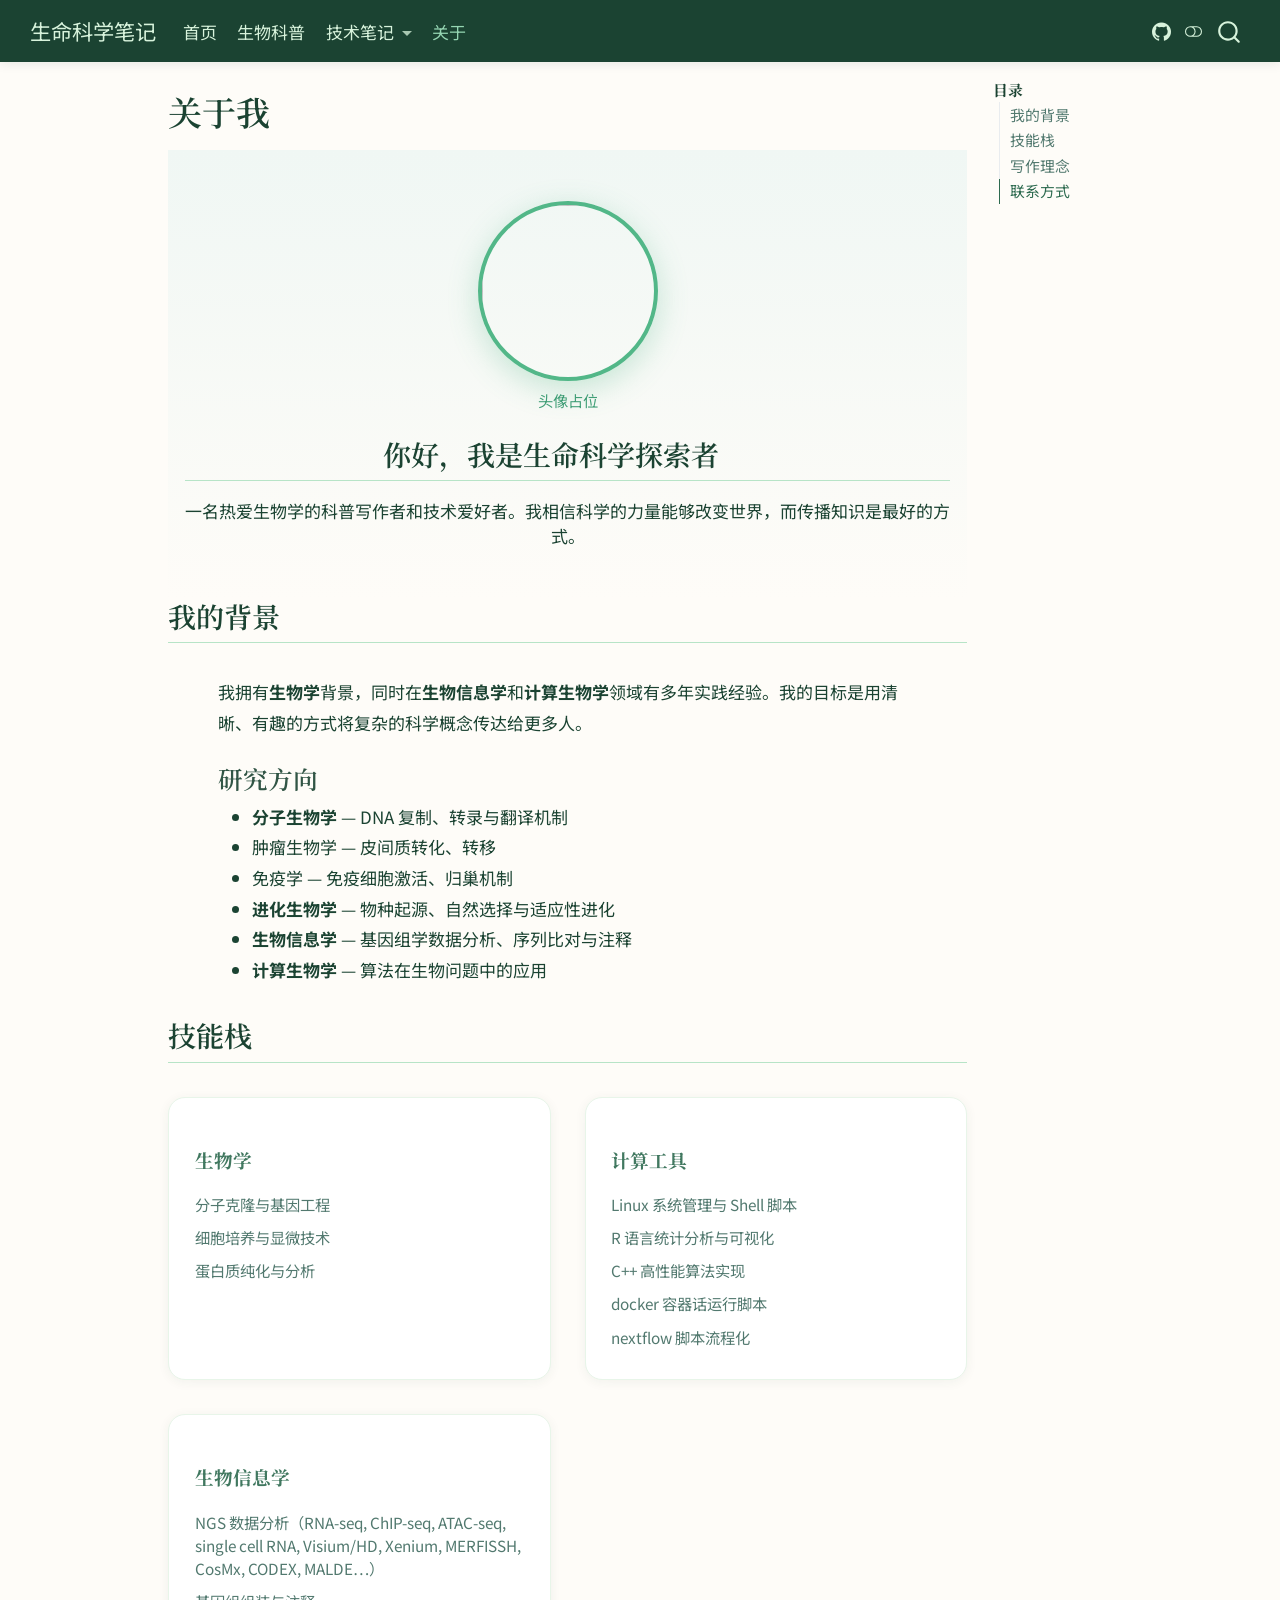
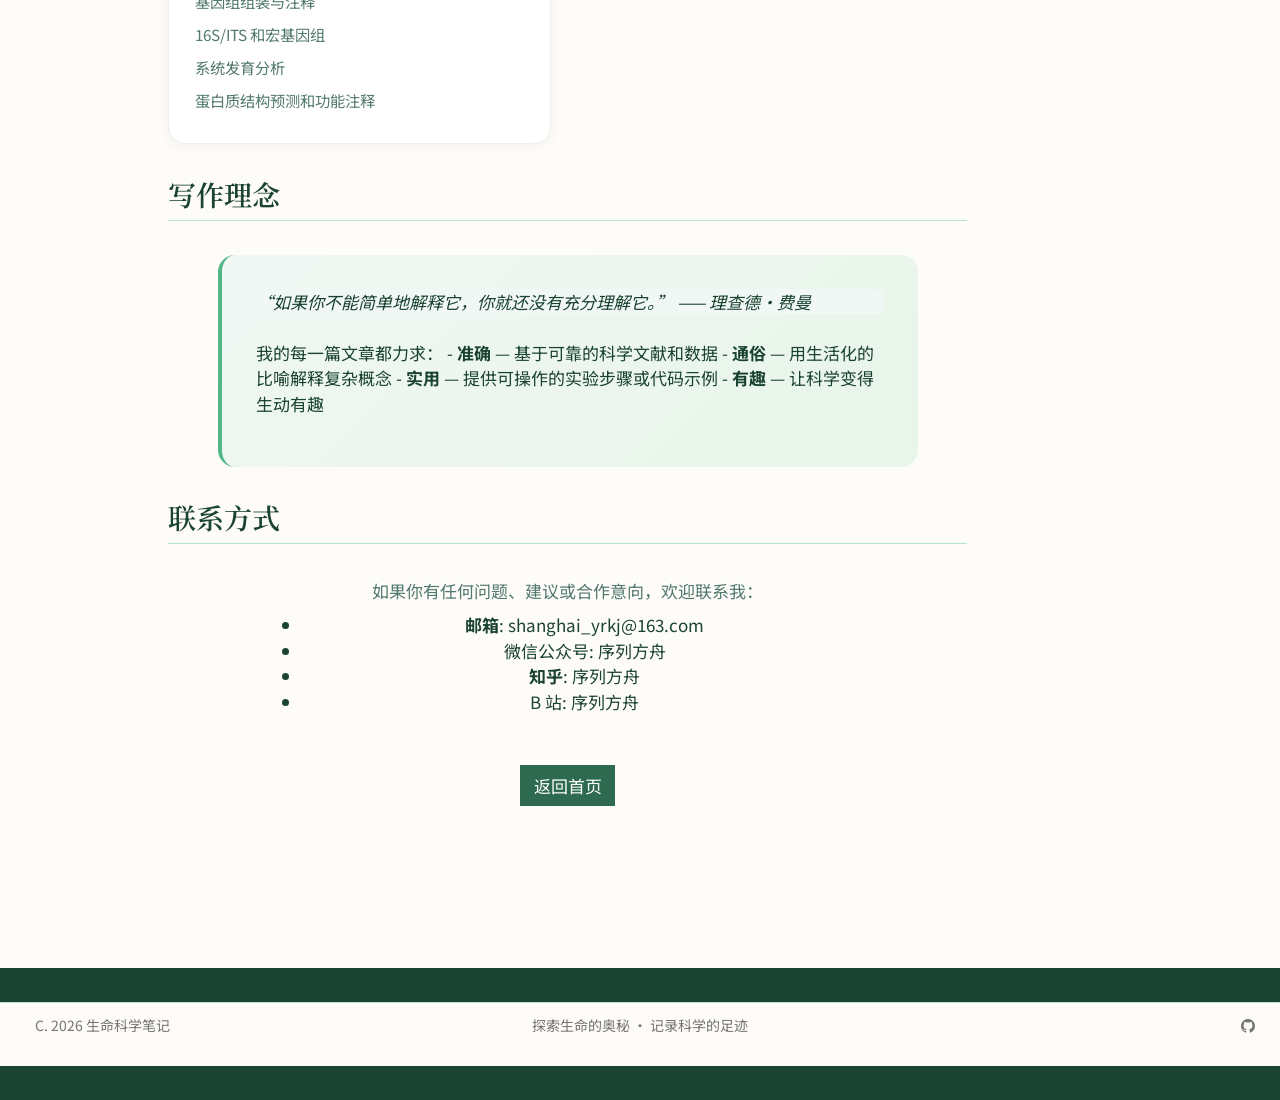
==== commit 417cfbea: "update" ====
--- a/docs/about.html
+++ b/docs/about.html
@@ -367,6 +367,8 @@
 <h3 class="anchored" data-anchor-id="研究方向">研究方向</h3>
 <ul>
 <li><strong>分子生物学</strong> — DNA 复制、转录与翻译机制</li>
+<li>肿瘤生物学 — 皮间质转化、转移</li>
+<li>免疫学 — 免疫细胞激活、归巢机制</li>
 <li><strong>进化生物学</strong> — 物种起源、自然选择与适应性进化</li>
 <li><strong>生物信息学</strong> — 基因组学数据分析、序列比对与注释</li>
 <li><strong>计算生物学</strong> — 算法在生物问题中的应用</li>
@@ -383,7 +385,6 @@
 <li>分子克隆与基因工程</li>
 <li>细胞培养与显微技术</li>
 <li>蛋白质纯化与分析</li>
-<li>流式细胞术</li>
 </ul>
 </section>
 <section id="计算工具" class="level4 skill-category">
@@ -391,17 +392,19 @@
 <ul>
 <li>Linux 系统管理与 Shell 脚本</li>
 <li>R 语言统计分析与可视化</li>
-<li>Python 生物信息学编程</li>
 <li>C++ 高性能算法实现</li>
+<li>docker 容器话运行脚本</li>
+<li>nextflow 脚本流程化</li>
 </ul>
 </section>
 <section id="生物信息学" class="level4 skill-category">
 <h4 class="anchored" data-anchor-id="生物信息学">生物信息学</h4>
 <ul>
-<li>NGS 数据分析（RNA-seq, ChIP-seq）</li>
+<li>NGS 数据分析（RNA-seq, ChIP-seq, ATAC-seq, single cell RNA, Visium/HD, Xenium, MERFISSH, CosMx, CODEX, MALDE…）</li>
 <li>基因组组装与注释</li>
+<li>16S/ITS 和宏基因组</li>
 <li>系统发育分析</li>
-<li>蛋白质结构预测</li>
+<li>蛋白质结构预测和功能注释</li>
 </ul>
 </section>
 </div>
@@ -420,10 +423,10 @@
 <div class="contact-section">
 <p>如果你有任何问题、建议或合作意向，欢迎联系我：</p>
 <ul>
-<li><strong>邮箱</strong>: bio.explorer@example.com</li>
-<li><strong>GitHub</strong>: github.com/bio-explorer</li>
-<li><strong>Twitter</strong>: <span class="citation" data-cites="BioExplorer">@BioExplorer</span></li>
-<li><strong>知乎</strong>: 生命科学笔记</li>
+<li><strong>邮箱</strong>: shanghai_yrkj@163.com</li>
+<li>微信公众号: 序列方舟</li>
+<li><strong>知乎</strong>: 序列方舟</li>
+<li>B 站: 序列方舟</li>
 </ul>
 </div>
 <div class="text-center mt-5">
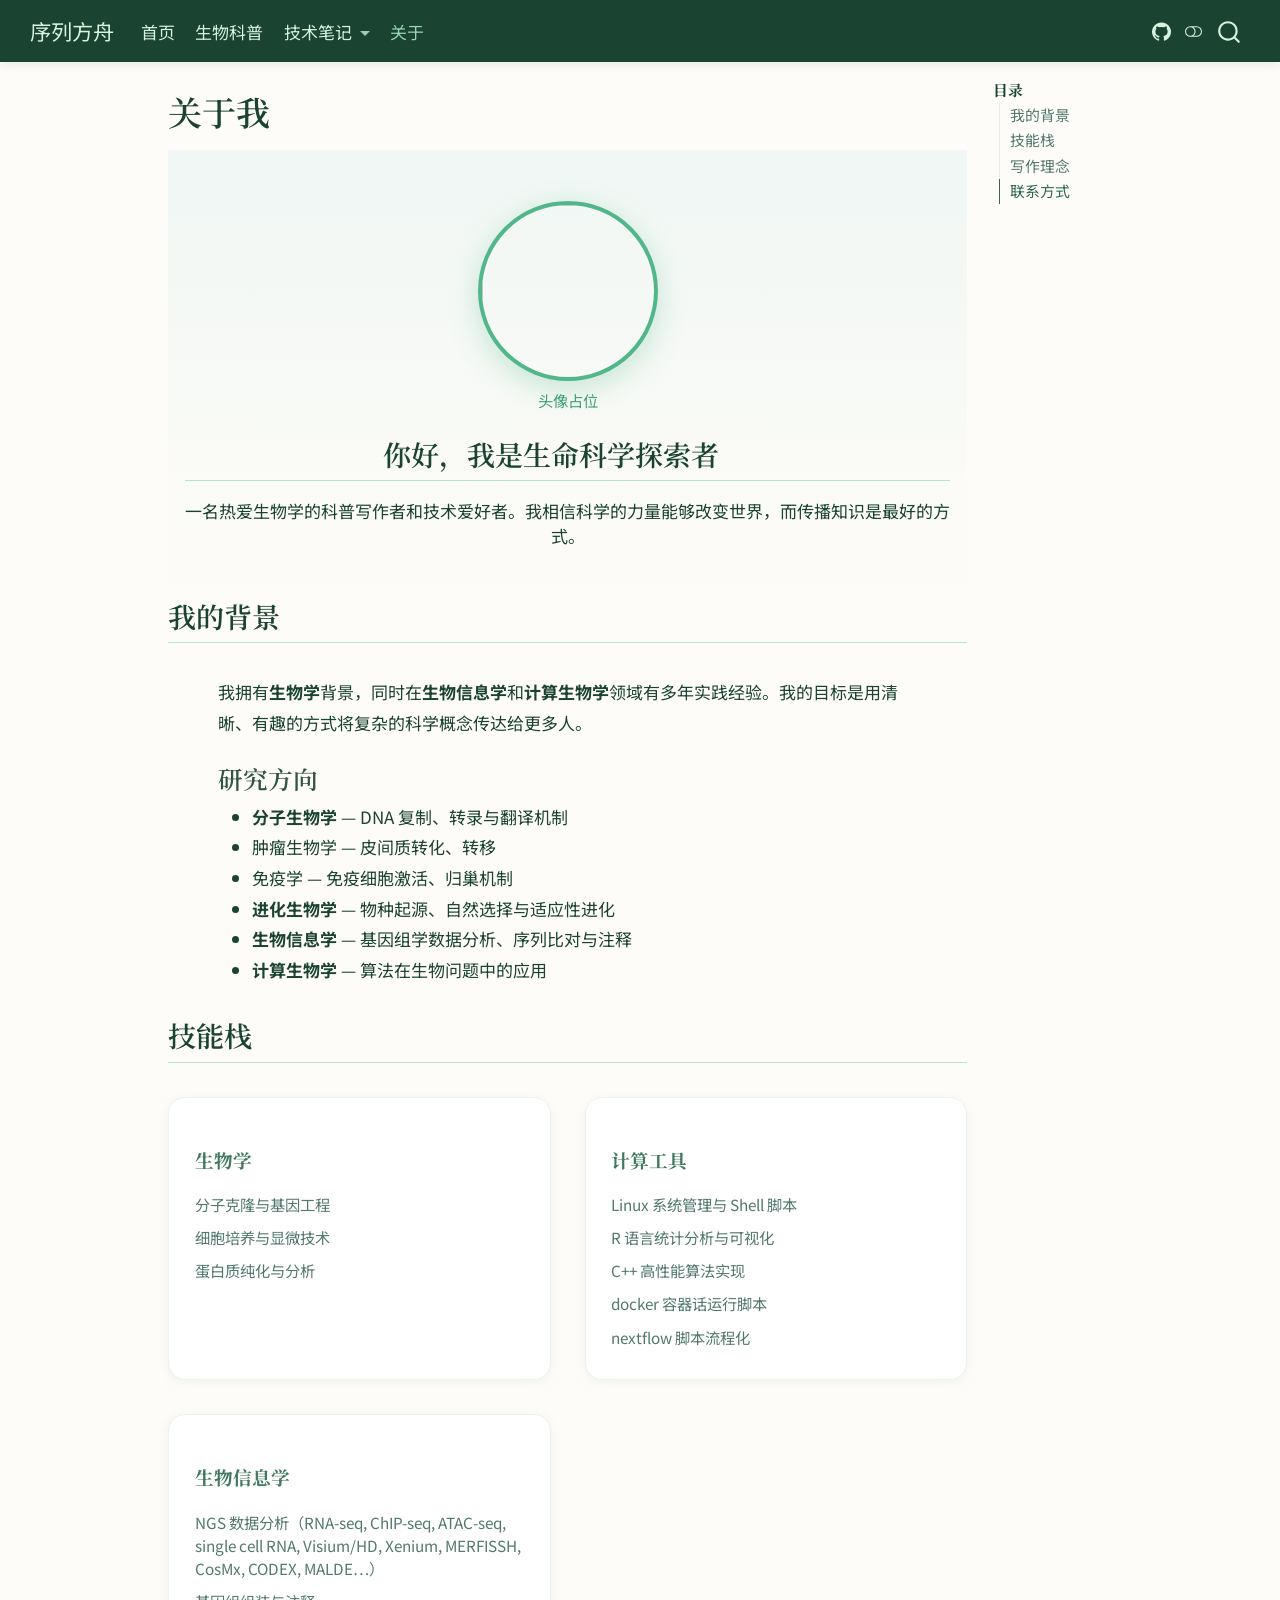
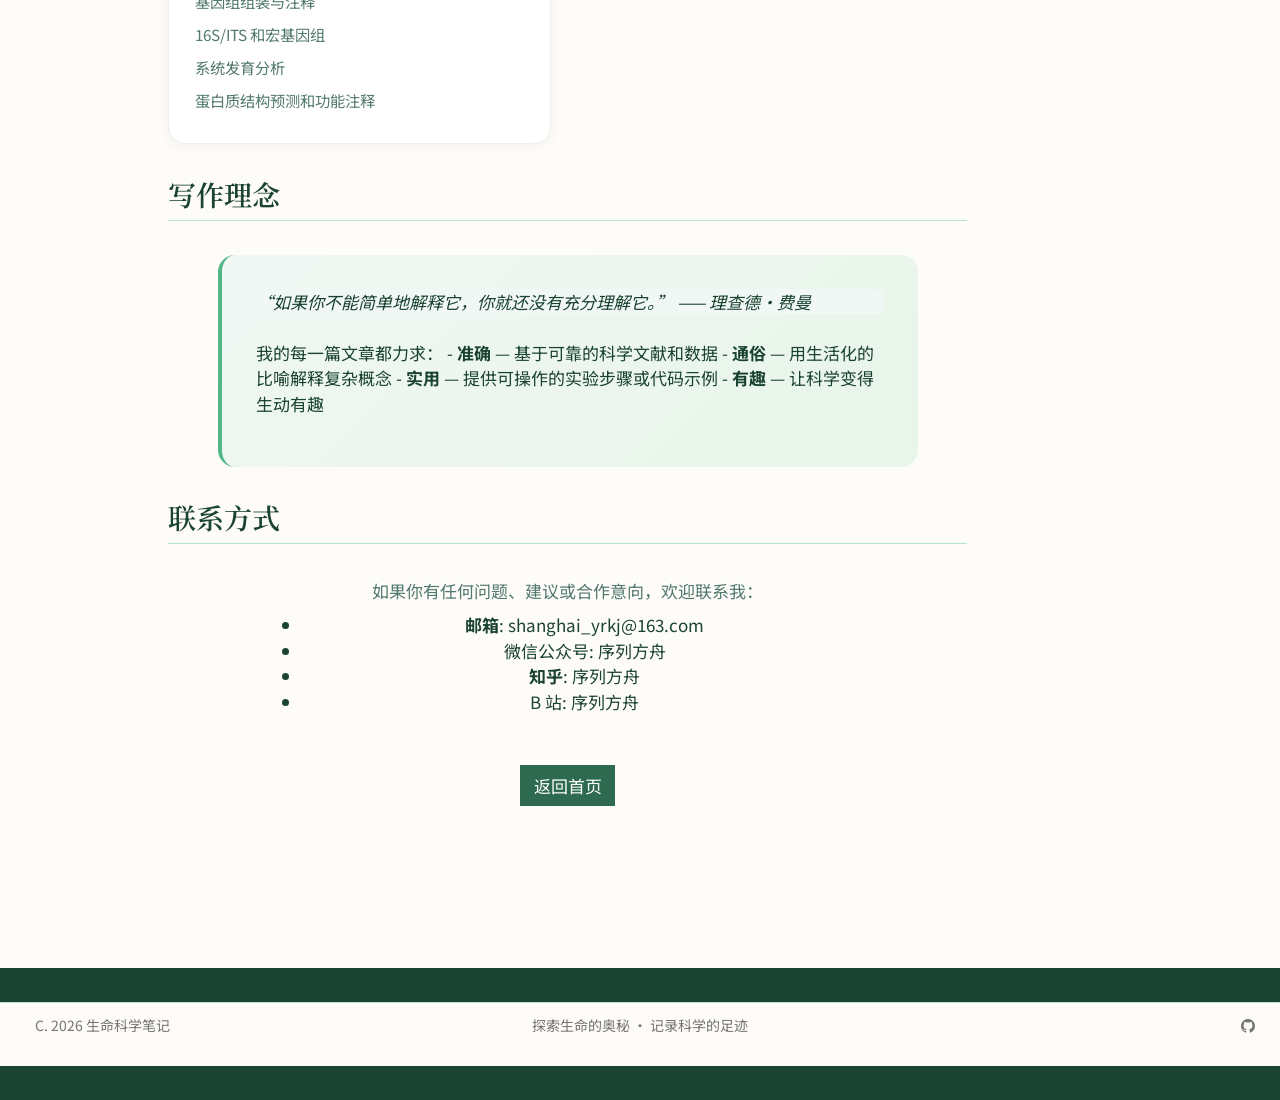
==== commit bad2e3ae: "update" ====
--- a/docs/about.html
+++ b/docs/about.html
@@ -7,7 +7,7 @@
 <meta name="viewport" content="width=device-width, initial-scale=1.0, user-scalable=yes">
 
 
-<title>关于我 – 生命科学笔记</title>
+<title>关于我 – 序列方舟</title>
 <style>
 /* Default styles provided by pandoc.
 ** See https://pandoc.org/MANUAL.html#variables-for-html for config info.
@@ -253,7 +253,7 @@
       <div class="navbar-container container-fluid">
       <div class="navbar-brand-container mx-auto">
     <a class="navbar-brand" href="./index.html">
-    <span class="navbar-title">生命科学笔记</span>
+    <span class="navbar-title">序列方舟</span>
     </a>
   </div>
             <div id="quarto-search" class="" title="Search"></div>
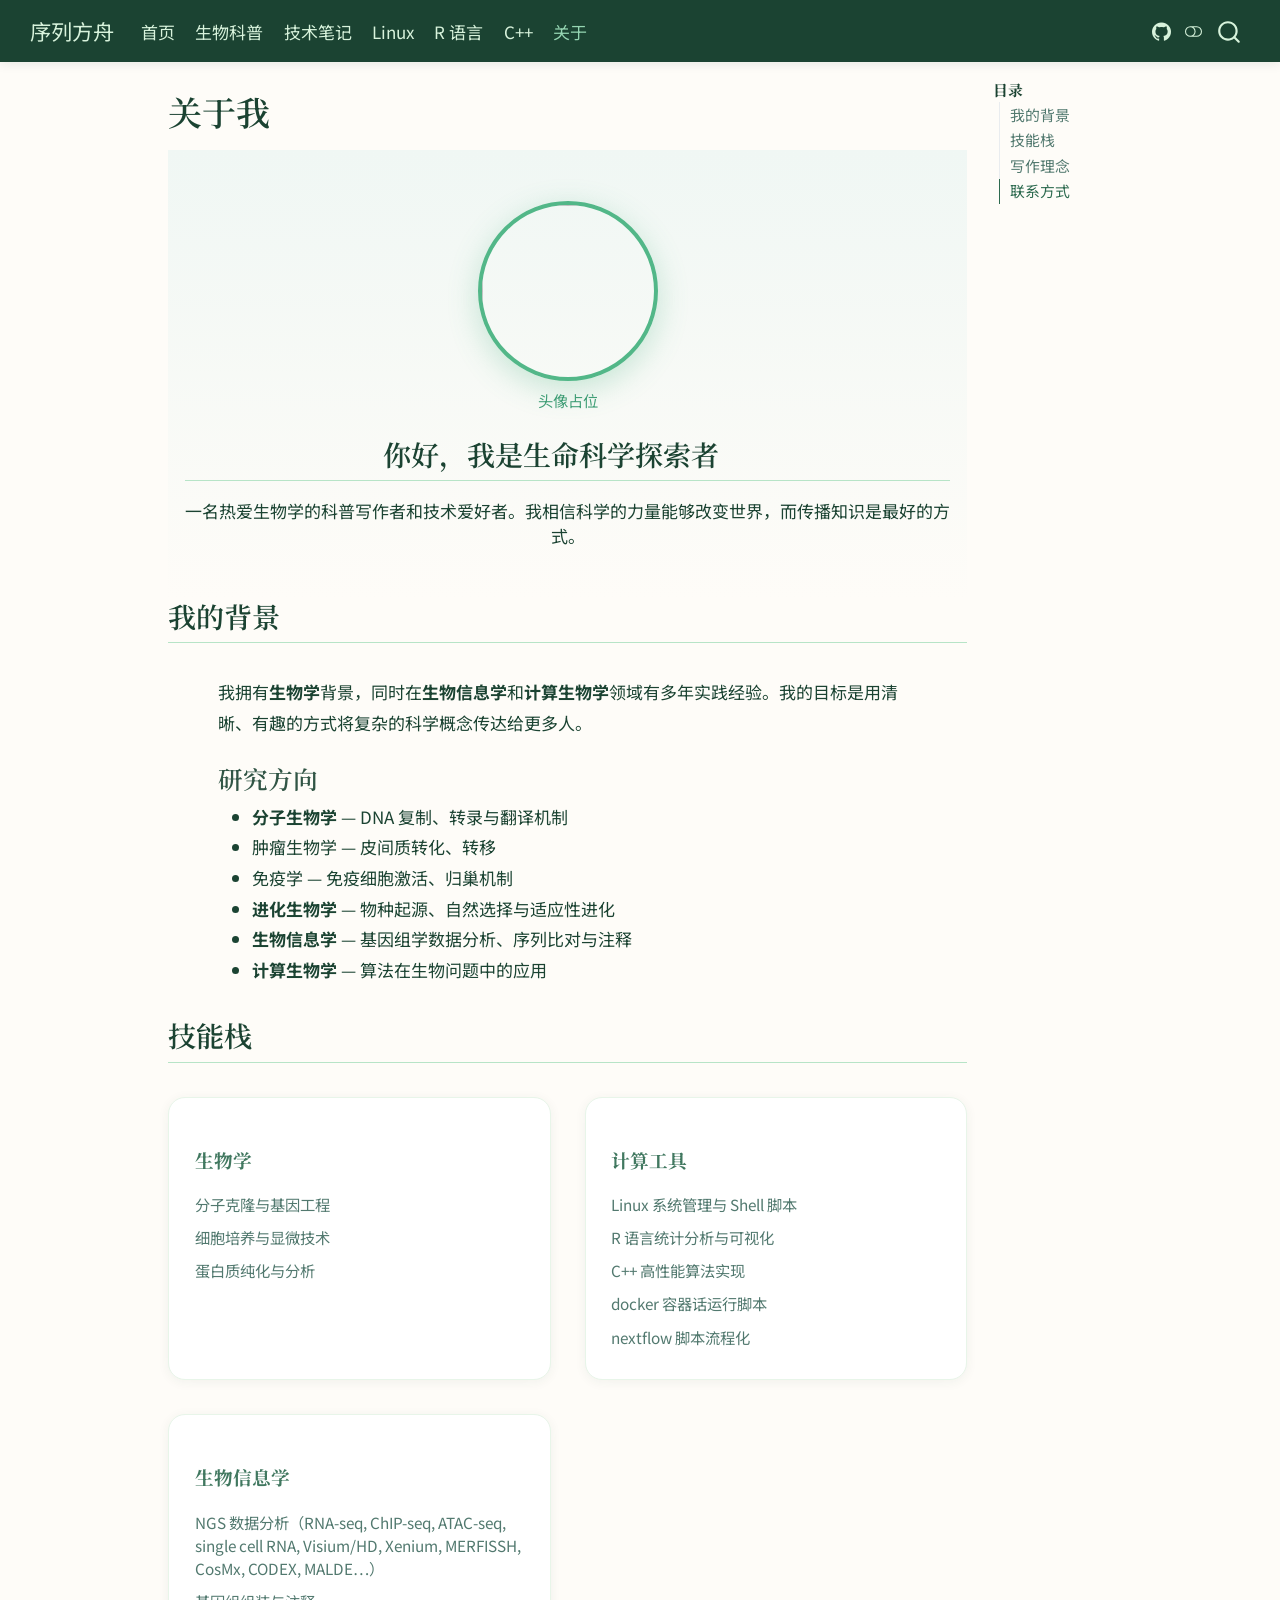
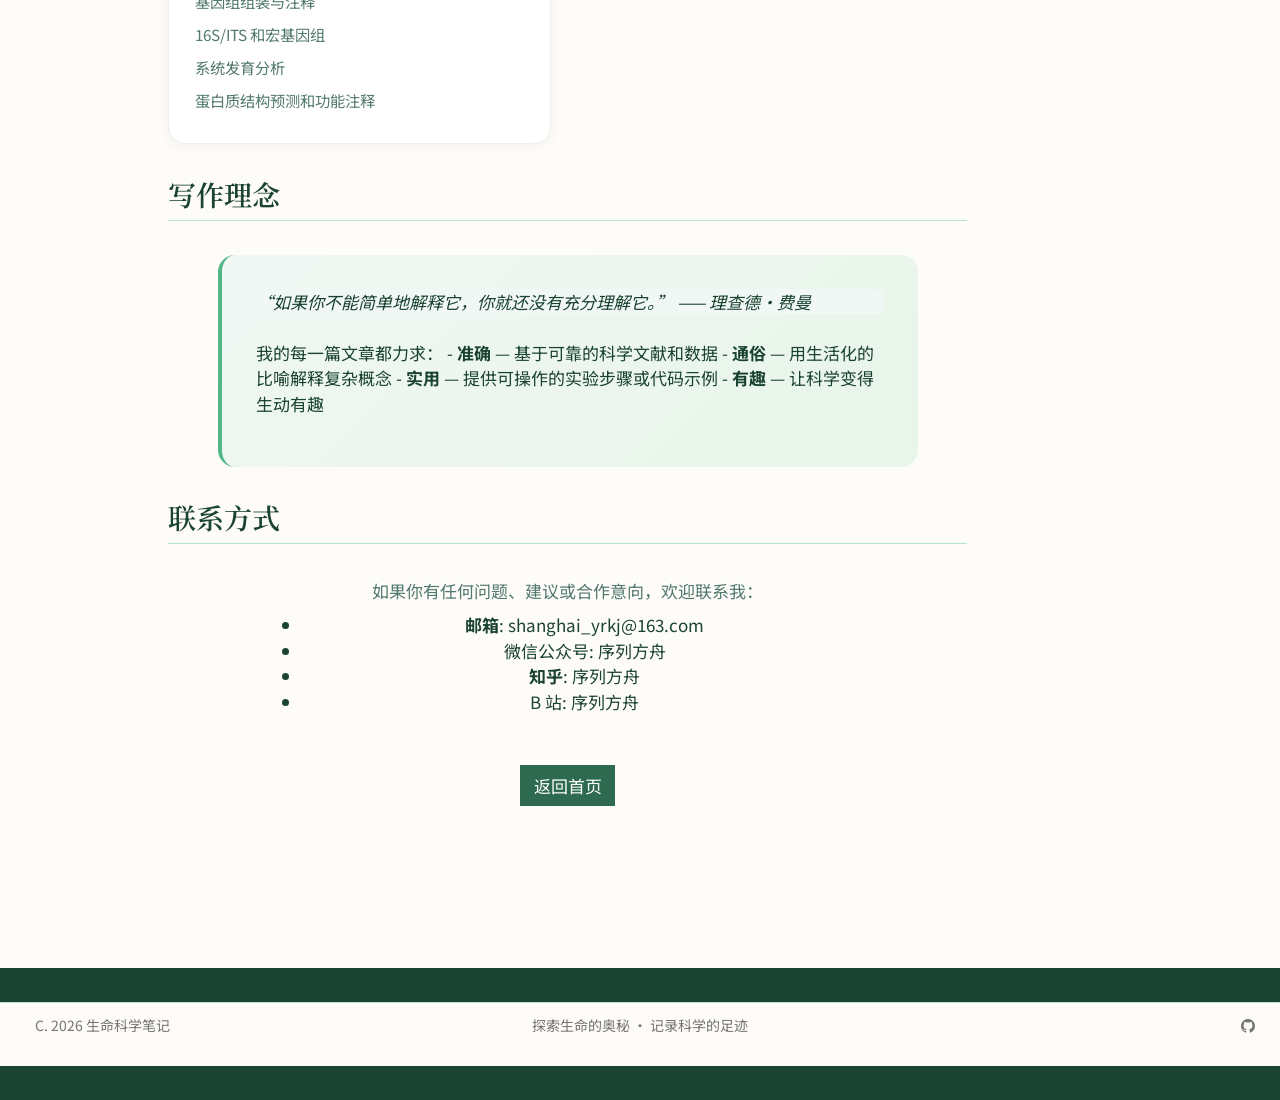
==== commit d4b8949a: "update" ====
--- a/docs/about.html
+++ b/docs/about.html
@@ -270,25 +270,23 @@
     <a class="nav-link" href="./posts.html"> 
 <span class="menu-text">生物科普</span></a>
   </li>  
-  <li class="nav-item dropdown ">
-    <a class="nav-link dropdown-toggle" href="#" id="nav-menu-" role="link" data-bs-toggle="dropdown" aria-expanded="false">
- <span class="menu-text">技术笔记</span>
-    </a>
-    <ul class="dropdown-menu" aria-labelledby="nav-menu-">    
-        <li>
-    <a class="dropdown-item" href="./linux.html">
- <span class="dropdown-text">Linux</span></a>
+  <li class="nav-item">
+    <span class="nav-link">
+<span class="menu-text">技术笔记</span>
+    </span>
   </li>  
-        <li>
-    <a class="dropdown-item" href="./r-lang.html">
- <span class="dropdown-text">R 语言</span></a>
+  <li class="nav-item">
+    <a class="nav-link" href="./linux.html"> 
+<span class="menu-text">Linux</span></a>
   </li>  
-        <li>
-    <a class="dropdown-item" href="./cpp.html">
- <span class="dropdown-text">C++</span></a>
+  <li class="nav-item">
+    <a class="nav-link" href="./r-lang.html"> 
+<span class="menu-text">R 语言</span></a>
   </li>  
-    </ul>
-  </li>
+  <li class="nav-item">
+    <a class="nav-link" href="./cpp.html"> 
+<span class="menu-text">C++</span></a>
+  </li>  
   <li class="nav-item">
     <a class="nav-link active" href="./about.html" aria-current="page"> 
 <span class="menu-text">关于</span></a>
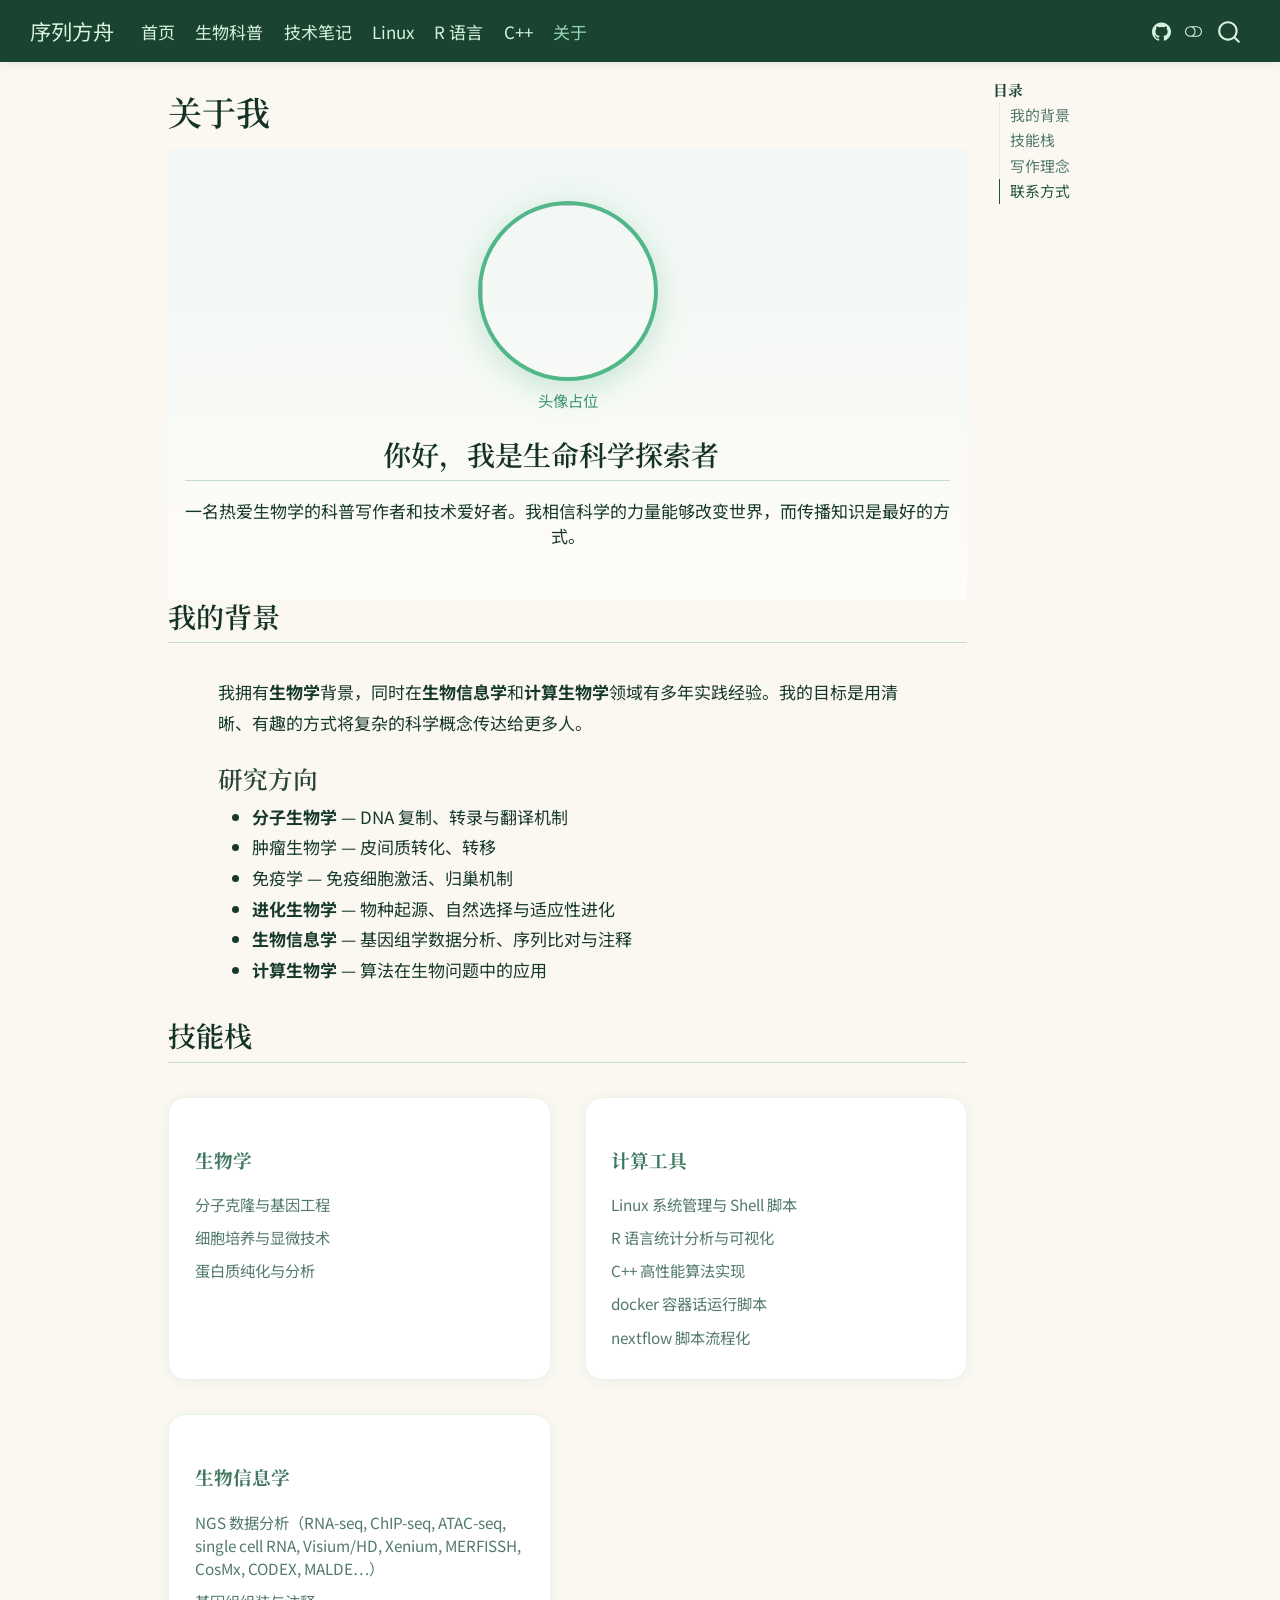
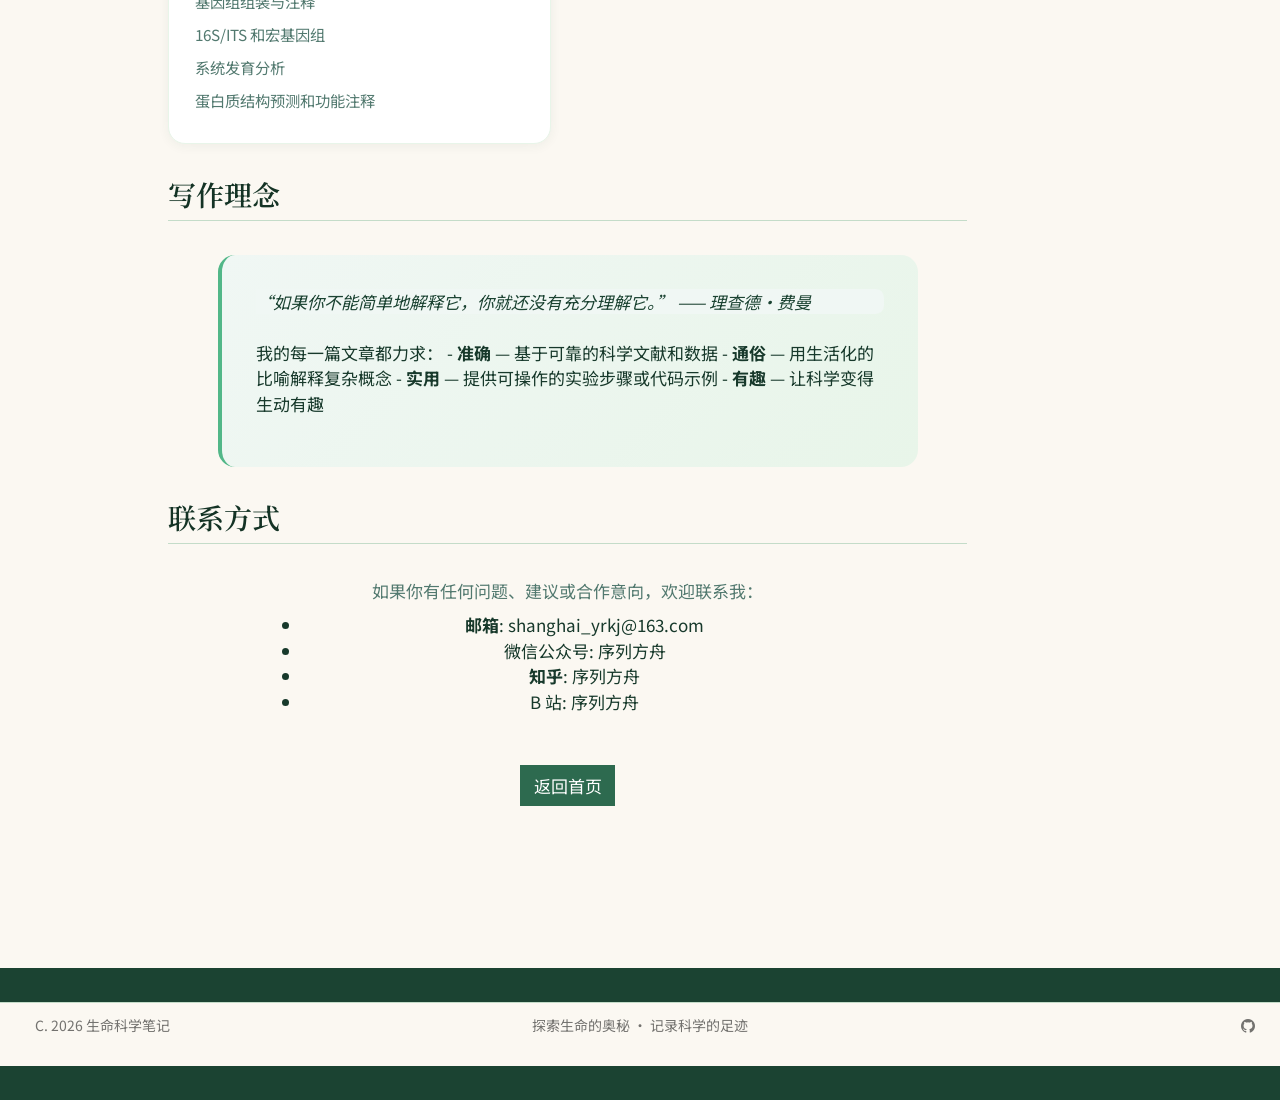
==== commit 5cb36aa4: "update" ====
--- a/docs/about.html
+++ b/docs/about.html
@@ -44,9 +44,9 @@
 <link href="site_libs/quarto-html/quarto-syntax-highlighting-d58168542e1b05ab509c510cbeb13b13.css" rel="stylesheet" class="quarto-color-scheme-extra" id="quarto-text-highlighting-styles">
 <script src="site_libs/bootstrap/bootstrap.min.js"></script>
 <link href="site_libs/bootstrap/bootstrap-icons.css" rel="stylesheet">
-<link href="site_libs/bootstrap/bootstrap-a5be970477f2fbe8d9d1b1243a0c660d.min.css" rel="stylesheet" append-hash="true" class="quarto-color-scheme" id="quarto-bootstrap" data-mode="light">
-<link href="site_libs/bootstrap/bootstrap-dark-94e8297cb167b273306e891f7d501b30.min.css" rel="stylesheet" append-hash="true" class="quarto-color-scheme quarto-color-alternate" id="quarto-bootstrap" data-mode="light">
-<link href="site_libs/bootstrap/bootstrap-a5be970477f2fbe8d9d1b1243a0c660d.min.css" rel="stylesheet" append-hash="true" class="quarto-color-scheme-extra" id="quarto-bootstrap" data-mode="light">
+<link href="site_libs/bootstrap/bootstrap-0a3f021517cf89c0b9262c970fc5215f.min.css" rel="stylesheet" append-hash="true" class="quarto-color-scheme" id="quarto-bootstrap" data-mode="light">
+<link href="site_libs/bootstrap/bootstrap-dark-e0992732d2693f8e652cc9f4794255ea.min.css" rel="stylesheet" append-hash="true" class="quarto-color-scheme quarto-color-alternate" id="quarto-bootstrap" data-mode="light">
+<link href="site_libs/bootstrap/bootstrap-0a3f021517cf89c0b9262c970fc5215f.min.css" rel="stylesheet" append-hash="true" class="quarto-color-scheme-extra" id="quarto-bootstrap" data-mode="light">
 <script id="quarto-search-options" type="application/json">{
   "location": "navbar",
   "copy-button": false,
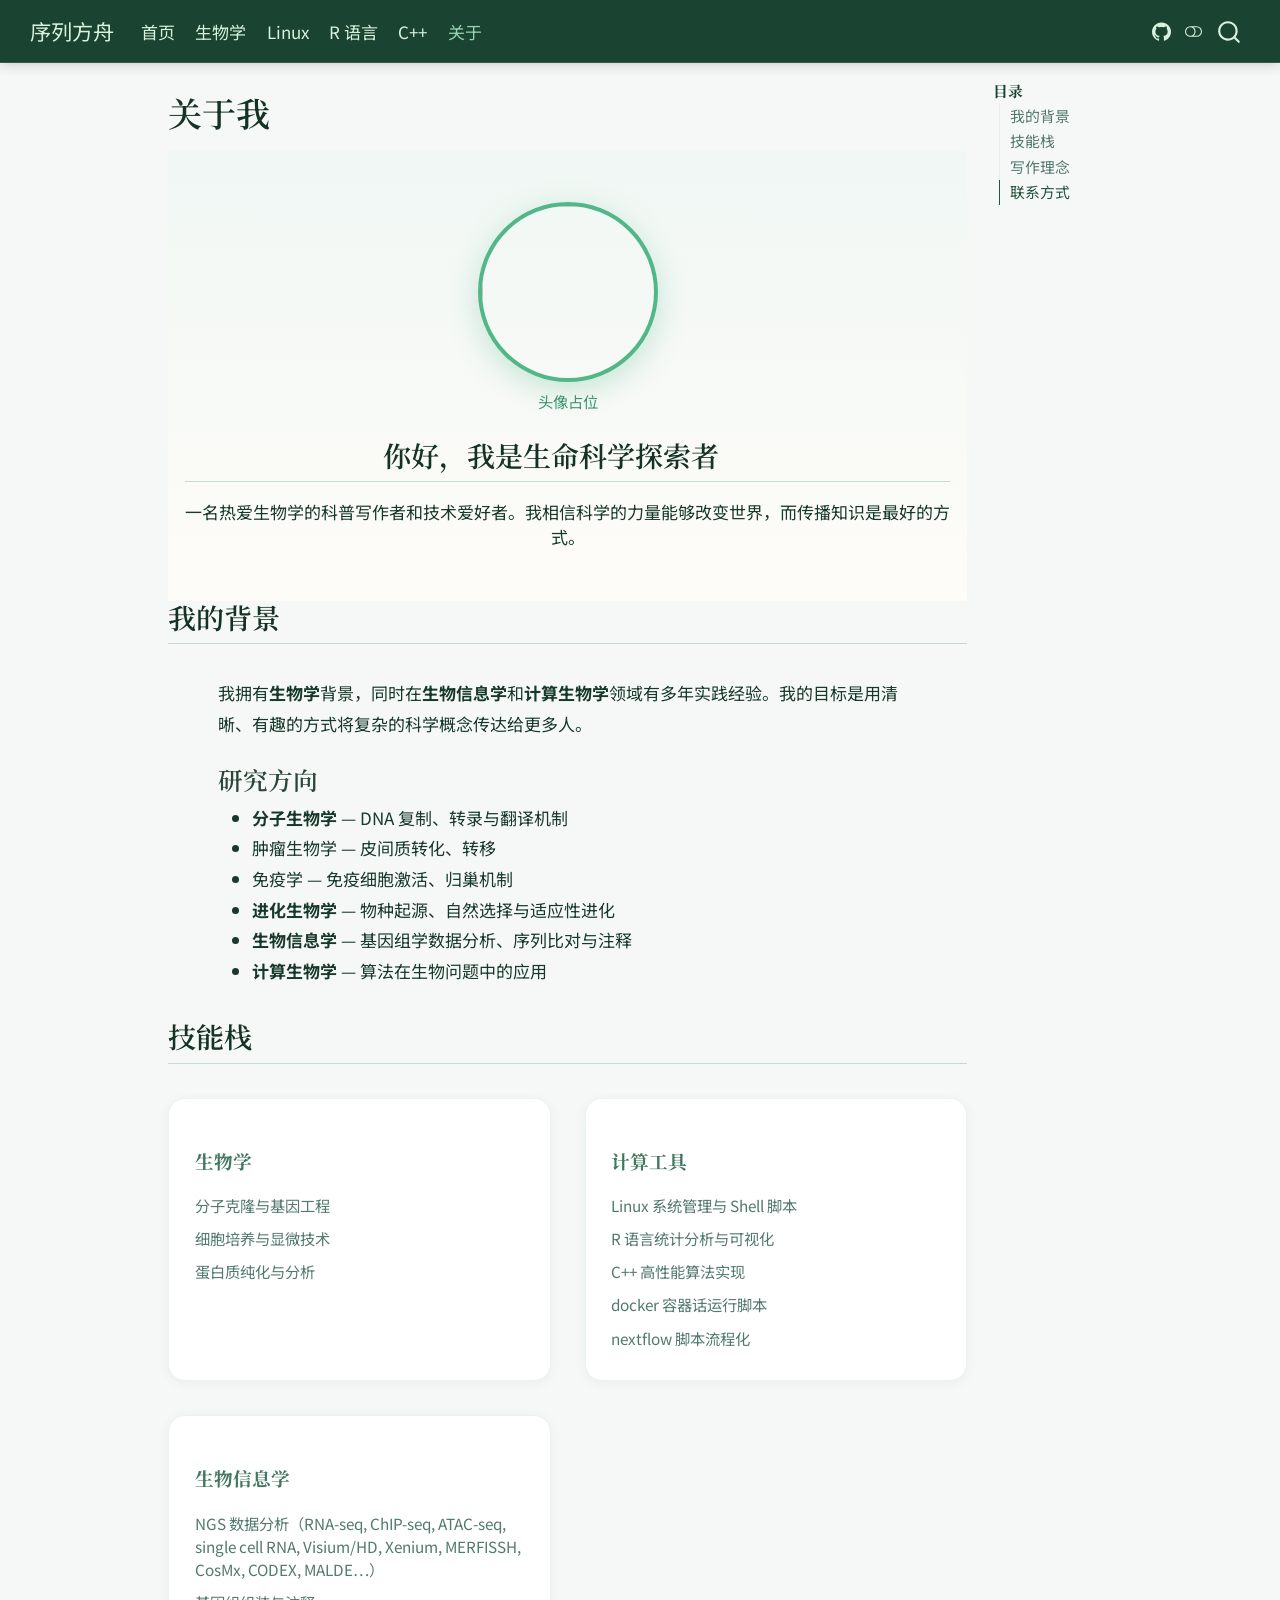
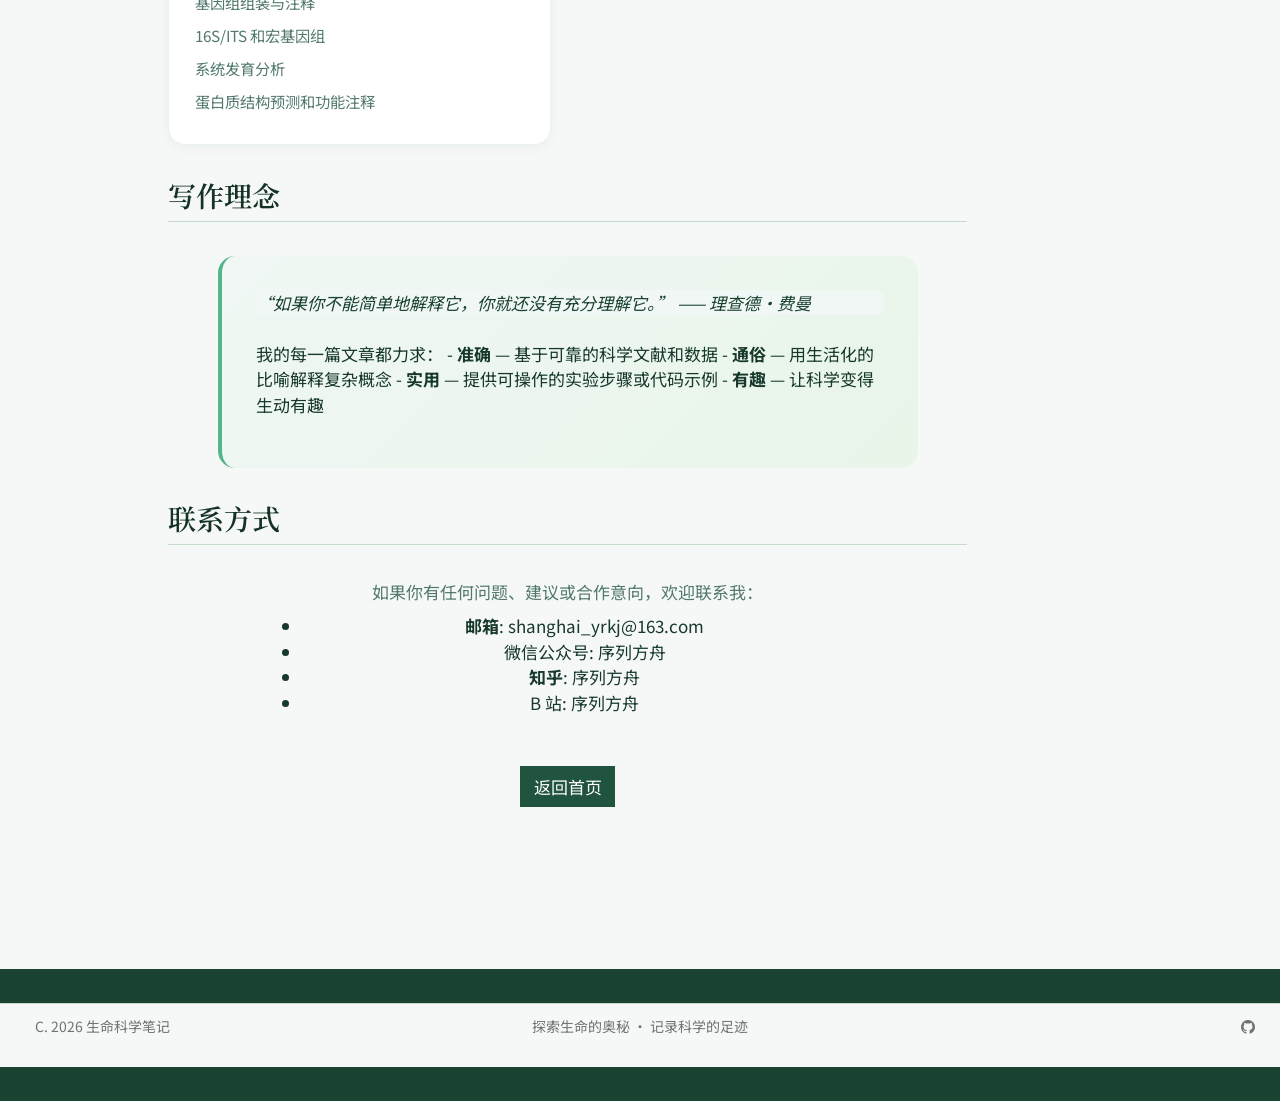
==== commit 3998996f: "update" ====
--- a/docs/about.html
+++ b/docs/about.html
@@ -44,9 +44,9 @@
 <link href="site_libs/quarto-html/quarto-syntax-highlighting-d58168542e1b05ab509c510cbeb13b13.css" rel="stylesheet" class="quarto-color-scheme-extra" id="quarto-text-highlighting-styles">
 <script src="site_libs/bootstrap/bootstrap.min.js"></script>
 <link href="site_libs/bootstrap/bootstrap-icons.css" rel="stylesheet">
-<link href="site_libs/bootstrap/bootstrap-0a3f021517cf89c0b9262c970fc5215f.min.css" rel="stylesheet" append-hash="true" class="quarto-color-scheme" id="quarto-bootstrap" data-mode="light">
-<link href="site_libs/bootstrap/bootstrap-dark-e0992732d2693f8e652cc9f4794255ea.min.css" rel="stylesheet" append-hash="true" class="quarto-color-scheme quarto-color-alternate" id="quarto-bootstrap" data-mode="light">
-<link href="site_libs/bootstrap/bootstrap-0a3f021517cf89c0b9262c970fc5215f.min.css" rel="stylesheet" append-hash="true" class="quarto-color-scheme-extra" id="quarto-bootstrap" data-mode="light">
+<link href="site_libs/bootstrap/bootstrap-0a62d5b2dd8baa30ceaa2f69bc204c9b.min.css" rel="stylesheet" append-hash="true" class="quarto-color-scheme" id="quarto-bootstrap" data-mode="light">
+<link href="site_libs/bootstrap/bootstrap-dark-eb7da18bc4d8b4a832f088446c0c56fa.min.css" rel="stylesheet" append-hash="true" class="quarto-color-scheme quarto-color-alternate" id="quarto-bootstrap" data-mode="light">
+<link href="site_libs/bootstrap/bootstrap-0a62d5b2dd8baa30ceaa2f69bc204c9b.min.css" rel="stylesheet" append-hash="true" class="quarto-color-scheme-extra" id="quarto-bootstrap" data-mode="light">
 <script id="quarto-search-options" type="application/json">{
   "location": "navbar",
   "copy-button": false,
@@ -268,12 +268,7 @@
   </li>  
   <li class="nav-item">
     <a class="nav-link" href="./posts.html"> 
-<span class="menu-text">生物科普</span></a>
-  </li>  
-  <li class="nav-item">
-    <span class="nav-link">
-<span class="menu-text">技术笔记</span>
-    </span>
+<span class="menu-text">生物学</span></a>
   </li>  
   <li class="nav-item">
     <a class="nav-link" href="./linux.html"> 
